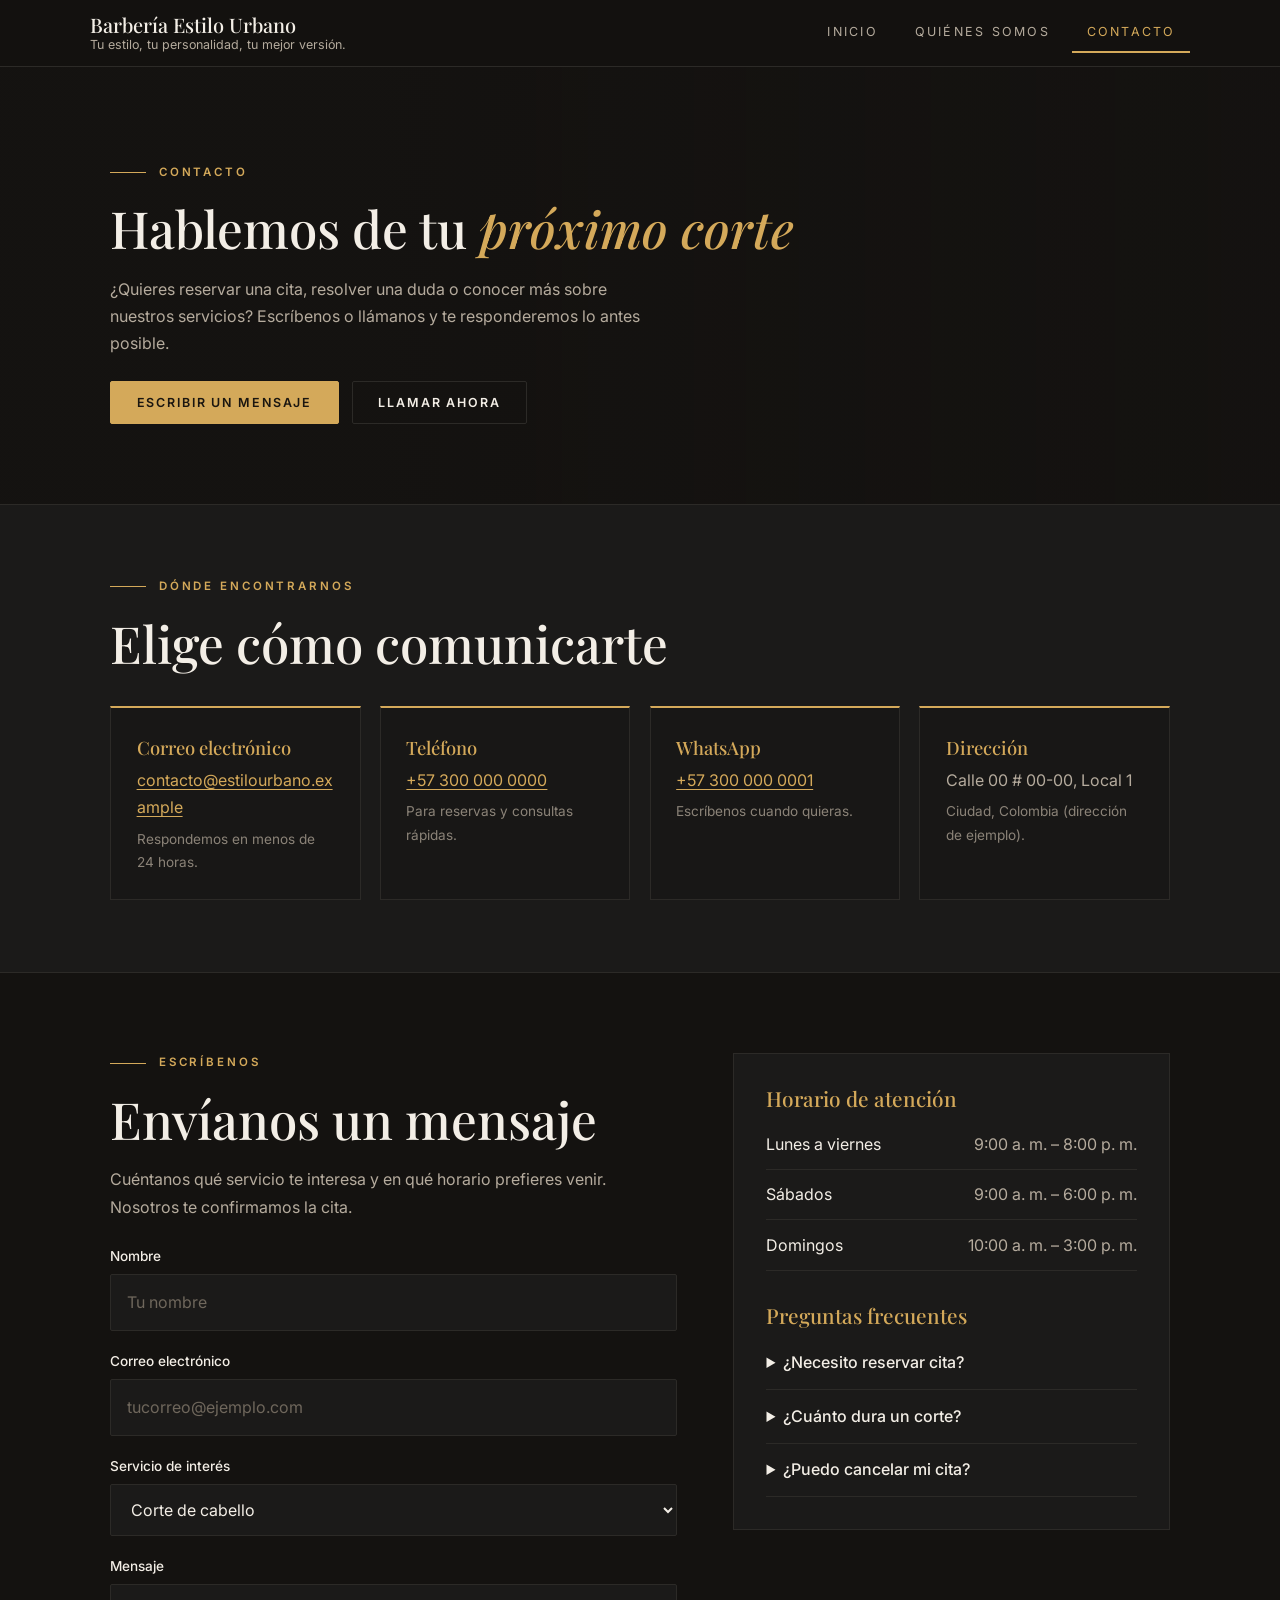
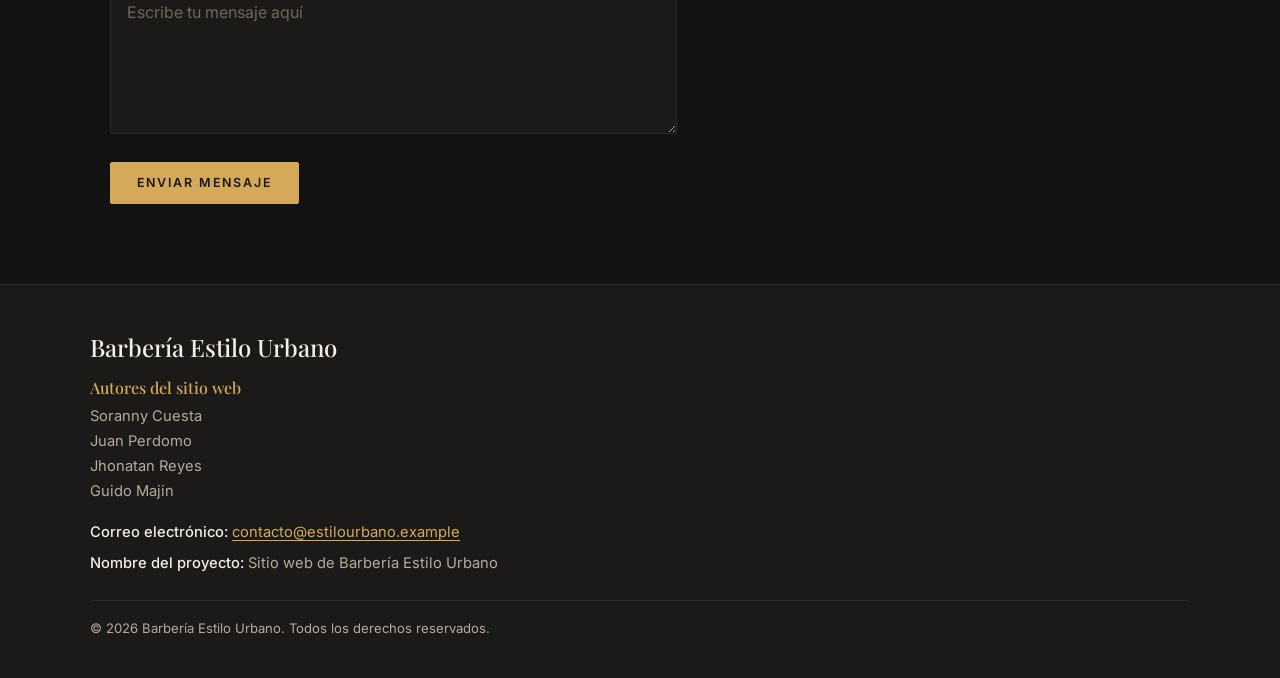
==== contacto.html @ d8c21b56 "mejora" ====
<!DOCTYPE html>
<html lang="es">

<head>
    <meta charset="UTF-8">
    <meta name="viewport" content="width=device-width, initial-scale=1.0">
    <title>Barbería Estilo Urbano | Contacto</title>
    <meta name="description" content="Escríbenos, llámanos o reserva tu cita en Barbería Estilo Urbano.">

    <link rel="preconnect" href="https://fonts.googleapis.com">
    <link rel="preconnect" href="https://fonts.gstatic.com" crossorigin>
    <link href="https://fonts.googleapis.com/css2?family=Inter:wght@400;500;600&family=Playfair+Display:ital,wght@0,500;0,600;1,500&display=swap" rel="stylesheet">
    <link rel="stylesheet" href="styles.css">
</head>

<body>

    <!-- ENCABEZADO (misma estructura que Inicio) -->
    <header>
        <div class="marca">
            <h1>Barbería Estilo Urbano</h1>
            <p>Tu estilo, tu personalidad, tu mejor versión.</p>
        </div>

        <!-- MENÚ DE NAVEGACIÓN -->
        <nav aria-label="Menú principal">
            <ul>
                <li><a href="index.html">Inicio</a></li>
                <li><a href="index-somos.html">Quiénes somos</a></li>
                <li><a href="contacto.html" aria-current="page">Contacto</a></li>
            </ul>
        </nav>
    </header>

    <!-- CONTENIDO PRINCIPAL -->
    <main>

        <!-- PRESENTACIÓN DE CONTACTO -->
        <section class="portada">
            <div class="contenedor">
                <p class="etiqueta">Contacto</p>
                <h2>Hablemos de tu <em>próximo corte</em></h2>
                <p class="intro">
                    ¿Quieres reservar una cita, resolver una duda o conocer más
                    sobre nuestros servicios? Escríbenos o llámanos y te
                    responderemos lo antes posible.
                </p>
                <div class="acciones">
                    <a class="boton boton-dorado" href="#formulario">Escribir un mensaje</a>
                    <a class="boton boton-borde" href="tel:+573000000000">Llamar ahora</a>
                </div>
            </div>
        </section>

        <!-- MEDIOS DE CONTACTO -->
        <section class="medios">
            <div class="contenedor">
                <p class="etiqueta">Dónde encontrarnos</p>
                <h2>Elige cómo comunicarte</h2>

                <div class="tarjetas">
                    <article class="tarjeta">
                        <h3>Correo electrónico</h3>
                        <p><a href="mailto:contacto@estilourbano.example">contacto@estilourbano.example</a></p>
                        <p class="nota">Respondemos en menos de 24 horas.</p>
                    </article>

                    <article class="tarjeta">
                        <h3>Teléfono</h3>
                        <p><a href="tel:+573000000000">+57 300 000 0000</a></p>
                        <p class="nota">Para reservas y consultas rápidas.</p>
                    </article>

                    <article class="tarjeta">
                        <h3>WhatsApp</h3>
                        <p><a href="https://wa.me/573000000001">+57 300 000 0001</a></p>
                        <p class="nota">Escríbenos cuando quieras.</p>
                    </article>

                    <article class="tarjeta">
                        <h3>Dirección</h3>
                        <p>Calle 00 # 00-00, Local 1</p>
                        <p class="nota">Ciudad, Colombia (dirección de ejemplo).</p>
                    </article>
                </div>
            </div>
        </section>

        <!-- FORMULARIO Y HORARIOS -->
        <section class="formulario-seccion" id="formulario">
            <div class="contenedor dos-columnas">

                <div>
                    <p class="etiqueta">Escríbenos</p>
                    <h2>Envíanos un mensaje</h2>
                    <p class="intro">
                        Cuéntanos qué servicio te interesa y en qué horario
                        prefieres venir. Nosotros te confirmamos la cita.
                    </p>

                    <form action="#" method="post">
                        <div class="campo">
                            <label for="nombre">Nombre</label>
                            <input type="text" id="nombre" name="nombre" placeholder="Tu nombre" required>
                        </div>

                        <div class="campo">
                            <label for="correo">Correo electrónico</label>
                            <input type="email" id="correo" name="correo" placeholder="tucorreo@ejemplo.com" required>
                        </div>

                        <div class="campo">
                            <label for="servicio">Servicio de interés</label>
                            <select id="servicio" name="servicio">
                                <option value="corte">Corte de cabello</option>
                                <option value="barba">Arreglo y diseño de barba</option>
                                <option value="afeitado">Afeitado clásico</option>
                                <option value="otro">Otro</option>
                            </select>
                        </div>

                        <div class="campo">
                            <label for="mensaje">Mensaje</label>
                            <textarea id="mensaje" name="mensaje" placeholder="Escribe tu mensaje aquí" required></textarea>
                        </div>

                        <button type="submit" class="boton boton-dorado">Enviar mensaje</button>
                    </form>
                </div>

                <aside class="horarios" aria-label="Horarios de atención">
                    <h3>Horario de atención</h3>
                    <dl>
                        <div><dt>Lunes a viernes</dt><dd>9:00 a. m. – 8:00 p. m.</dd></div>
                        <div><dt>Sábados</dt><dd>9:00 a. m. – 6:00 p. m.</dd></div>
                        <div><dt>Domingos</dt><dd>10:00 a. m. – 3:00 p. m.</dd></div>
                    </dl>

                    <h3>Preguntas frecuentes</h3>
                    <details>
                        <summary>¿Necesito reservar cita?</summary>
                        <p>Recomendamos reservar, pero también atendemos por orden de llegada.</p>
                    </details>
                    <details>
                        <summary>¿Cuánto dura un corte?</summary>
                        <p>Entre 30 y 45 minutos, según el estilo que elijas.</p>
                    </details>
                    <details>
                        <summary>¿Puedo cancelar mi cita?</summary>
                        <p>Sí, avísanos con un par de horas de anticipación.</p>
                    </details>
                </aside>

            </div>
        </section>

    </main>

    <!-- PIE DE PÁGINA (mismo contenido que Inicio) -->
    <footer>
        <h2>Barbería Estilo Urbano</h2>

        <h3>Autores del sitio web</h3>

        <ul>
            <li>Soranny Cuesta</li>
            <li>Juan Perdomo</li>
            <li>Jhonatan Reyes</li>
            <li>Guido Majin</li>
        </ul>

        <p>
            <strong>Correo electrónico:</strong>
            <a href="mailto:contacto@estilourbano.example">
                contacto@estilourbano.example
            </a>
        </p>

        <p>
            <strong>Nombre del proyecto:</strong>
            Sitio web de Barbería Estilo Urbano
        </p>

        <p>
            &copy; 2026 Barbería Estilo Urbano. Todos los derechos reservados.
        </p>
    </footer>

</body>

</html>
---- styles.css ----
/* =========================================================
   Barbería Estilo Urbano — estilos de la página CONTACTO
   Paleta y tipografías alineadas con el diseño de Inicio:
   fondo oscuro, acento dorado, títulos serif, texto sans.
   ========================================================= */

:root {
    --fondo: #141210;
    --fondo-seccion: #1b1a19;
    --fondo-tarjeta: #181716;
    --borde: #2c2a27;
    --dorado: #d4a95a;
    --dorado-oscuro: #b88d3f;
    --texto: #f3eee6;
    --texto-suave: #b5ab9d;
    --fuente-titulos: "Playfair Display", Georgia, "Times New Roman", serif;
    --fuente-texto: "Inter", "Segoe UI", Arial, sans-serif;
}

* { box-sizing: border-box; margin: 0; padding: 0; }

html { scroll-behavior: smooth; scroll-padding-top: 90px; }

body {
    font-family: var(--fuente-texto);
    font-size: 1rem;
    line-height: 1.7;
    color: var(--texto-suave);
    background: var(--fondo);
}

h1, h2, h3 { font-family: var(--fuente-titulos); color: var(--texto); font-weight: 500; line-height: 1.2; }
h2 { font-size: clamp(2rem, 4.5vw, 3.2rem); margin-bottom: 1rem; }
h2 em { color: var(--dorado); font-style: italic; }
h3 { font-size: 1.3rem; margin-bottom: 0.5rem; }

a { color: var(--dorado); text-underline-offset: 3px; }
a:hover { color: #ecc885; }

a:focus-visible, button:focus-visible, input:focus-visible,
select:focus-visible, textarea:focus-visible, summary:focus-visible {
    outline: 2px solid var(--dorado);
    outline-offset: 3px;
}

/* ---------- ENCABEZADO + MENÚ FIJO ---------- */
body > header {
    position: sticky;
    top: 0;
    z-index: 100;
    display: flex;
    flex-wrap: wrap;
    align-items: center;
    justify-content: space-between;
    gap: 0.5rem 2rem;
    padding: 0.8rem max(1.25rem, calc((100% - 1100px) / 2));
    background: rgba(20, 18, 16, 0.95);
    border-bottom: 1px solid var(--borde);
    backdrop-filter: blur(6px);
}
.marca h1 { font-size: 1.25rem; }
.marca p { font-size: 0.78rem; color: var(--texto-suave); line-height: 1.3; }

body > header nav ul { display: flex; gap: 0.5rem; list-style: none; }
body > header nav a {
    display: block;
    padding: 0.5rem 0.9rem;
    font-size: 0.78rem;
    letter-spacing: 0.18em;
    text-transform: uppercase;
    text-decoration: none;
    color: var(--texto-suave);
    border-bottom: 2px solid transparent;
}
body > header nav a:hover { color: var(--texto); }
body > header nav a[aria-current="page"] { color: var(--dorado); border-bottom-color: var(--dorado); }

/* ---------- ESTRUCTURA GENERAL ---------- */
.contenedor { max-width: 1100px; margin: 0 auto; padding: 0 1.25rem; }

.etiqueta {
    display: flex;
    align-items: center;
    gap: 0.8rem;
    margin-bottom: 1rem;
    font-size: 0.72rem;
    font-weight: 600;
    letter-spacing: 0.25em;
    text-transform: uppercase;
    color: var(--dorado);
}
.etiqueta::before { content: ""; width: 36px; height: 1px; background: var(--dorado); }

.intro { max-width: 55ch; margin-bottom: 1.5rem; }

/* ---------- BOTONES ---------- */
.boton {
    display: inline-block;
    padding: 0.8rem 1.6rem;
    font: 600 0.78rem var(--fuente-texto);
    letter-spacing: 0.15em;
    text-transform: uppercase;
    text-decoration: none;
    border: 1px solid var(--dorado);
    border-radius: 2px;
    cursor: pointer;
    transition: background 0.2s, color 0.2s;
}
.boton-dorado { background: var(--dorado); color: #1a1610; }
.boton-dorado:hover { background: #ecc885; color: #1a1610; }
.boton-borde { background: transparent; color: var(--texto); border-color: var(--borde); }
.boton-borde:hover { border-color: var(--dorado); color: var(--dorado); }
.acciones { display: flex; flex-wrap: wrap; gap: 0.8rem; }

/* ---------- PORTADA ---------- */
.portada {
    padding: 6rem 0 5rem;
    border-bottom: 1px solid var(--borde);
    background:
        linear-gradient(90deg, rgba(20,18,16,0.97) 30%, rgba(20,18,16,0.7) 100%),
        url("https://images.unsplash.com/photo-1503951914875-452162b0f3f1?auto=format&fit=crop&w=1600&q=80") center / cover no-repeat;
    background-color: var(--fondo);
}

/* ---------- MEDIOS DE CONTACTO ---------- */
.medios { padding: 4.5rem 0; background: var(--fondo-seccion); border-bottom: 1px solid var(--borde); }
.tarjetas { display: grid; grid-template-columns: repeat(auto-fit, minmax(230px, 1fr)); gap: 1.2rem; margin-top: 2rem; }
.tarjeta {
    padding: 1.6rem;
    background: var(--fondo-tarjeta);
    border: 1px solid var(--borde);
    border-top: 2px solid var(--dorado);
    transition: border-color 0.2s;
}
.tarjeta:hover { border-color: var(--dorado); }
.tarjeta h3 { font-size: 1.15rem; color: var(--dorado); }
.tarjeta a { word-break: break-word; }
.nota { margin-top: 0.4rem; font-size: 0.85rem; color: #8b8378; }

/* ---------- FORMULARIO Y HORARIOS ---------- */
.formulario-seccion { padding: 5rem 0; }
.dos-columnas { display: grid; grid-template-columns: 1.3fr 1fr; gap: 3.5rem; align-items: start; }

.campo { margin-bottom: 1.2rem; }
label { display: block; margin-bottom: 0.4rem; font-size: 0.85rem; font-weight: 500; color: var(--texto); }
input, select, textarea {
    width: 100%;
    padding: 0.85rem 1rem;
    font: inherit;
    color: var(--texto);
    background: var(--fondo-seccion);
    border: 1px solid var(--borde);
    border-radius: 2px;
}
input::placeholder, textarea::placeholder { color: #6f675c; }
input:hover, select:hover, textarea:hover { border-color: #4a443c; }
textarea { min-height: 150px; resize: vertical; }

.horarios {
    padding: 2rem;
    background: var(--fondo-seccion);
    border: 1px solid var(--borde);
}
.horarios h3 { color: var(--dorado); }
.horarios dl { margin-bottom: 2rem; }
.horarios dl div {
    display: flex;
    justify-content: space-between;
    gap: 1rem;
    padding: 0.7rem 0;
    border-bottom: 1px solid var(--borde);
}
.horarios dt { color: var(--texto); }
.horarios dd { text-align: right; }

details { border-bottom: 1px solid var(--borde); padding: 0.8rem 0; }
summary { cursor: pointer; color: var(--texto); font-weight: 500; }
details p { margin-top: 0.5rem; font-size: 0.92rem; }

/* ---------- PIE DE PÁGINA ---------- */
body > footer {
    padding: 3rem max(1.25rem, calc((100% - 1100px) / 2)) 2rem;
    background: var(--fondo-seccion);
    border-top: 1px solid var(--borde);
    font-size: 0.92rem;
}
body > footer h2 { font-size: 1.5rem; margin-bottom: 1rem; }
body > footer h3 { font-size: 1rem; color: var(--dorado); margin: 1rem 0 0.4rem; }
body > footer ul { list-style: none; margin-bottom: 1rem; }
body > footer p { margin-bottom: 0.4rem; }
body > footer strong { color: var(--texto); font-weight: 500; }
body > footer p:last-child { margin-top: 1.5rem; padding-top: 1rem; border-top: 1px solid var(--borde); font-size: 0.82rem; }

/* ---------- RESPONSIVE ---------- */
@media (max-width: 820px) {
    .dos-columnas { grid-template-columns: 1fr; gap: 2.5rem; }
    body > header { justify-content: center; text-align: center; }
    .portada { padding: 4rem 0 3.5rem; }
}

@media (prefers-reduced-motion: reduce) {
    html { scroll-behavior: auto; }
    * { transition: none !important; }
}

/* =========================================================
   INICIO
   ========================================================= */
.hero-grid { display: grid; grid-template-columns: 1.1fr 1fr; gap: 3rem; align-items: center; }
.hero-grid h2 { margin-bottom: 1.2rem; }
.hero-grid p { margin-bottom: 1rem; }
.hero-grid .intro { margin-bottom: 1.8rem; }
.hero-grid img, .imagen-lateral {
    width: 100%;
    aspect-ratio: 4 / 3;
    object-fit: cover;
    border: 1px solid var(--borde);
    border-top: 2px solid var(--dorado);
    background: var(--fondo-seccion);
}
.medios .intro { margin-bottom: 0; }
.tarjeta img {
    width: 100%;
    aspect-ratio: 4 / 3;
    object-fit: cover;
    margin-bottom: 1.2rem;
    background: var(--fondo-seccion);
}
.tarjeta h3 { margin-top: 0.2rem; }
.tendencias { padding: 5rem 0; }
.tendencias h3 { margin-top: 1.2rem; color: var(--dorado); }
.tendencias p { margin-bottom: 0.8rem; }

.elegirnos { padding: 4.5rem 0; background: var(--fondo-seccion); border-top: 1px solid var(--borde); border-bottom: 1px solid var(--borde); }
.elegirnos ul { list-style: none; max-width: 640px; margin: 1.5rem 0; }
.elegirnos li { padding: 0.7rem 0 0.7rem 2rem; border-bottom: 1px solid var(--borde); position: relative; color: var(--texto); }
.elegirnos li::before { content: "✓"; position: absolute; left: 0; color: var(--dorado); font-weight: 600; }

.invitacion { padding: 5rem 0; text-align: center; }
.invitacion .intro { margin-left: auto; margin-right: auto; }

/* =========================================================
   QUIÉNES SOMOS
   ========================================================= */
.somos p { max-width: 70ch; margin-bottom: 1rem; }
.somos-detalle { padding: 5rem 0; }
.foto3 {
    width: 100%;
    aspect-ratio: 4 / 5;
    object-fit: cover;
    border: 1px solid var(--borde);
    border-top: 2px solid var(--dorado);
    background: var(--fondo-seccion);
}
.bloques { display: grid; gap: 1.2rem; }
.bloques .tarjeta h2 { font-size: 1.7rem; margin-bottom: 0.6rem; color: var(--dorado); }

/* Responsive extra */
@media (max-width: 820px) {
    .hero-grid { grid-template-columns: 1fr; gap: 2rem; }
    .tendencias, .somos-detalle, .invitacion, .elegirnos { padding: 3.5rem 0; }
}
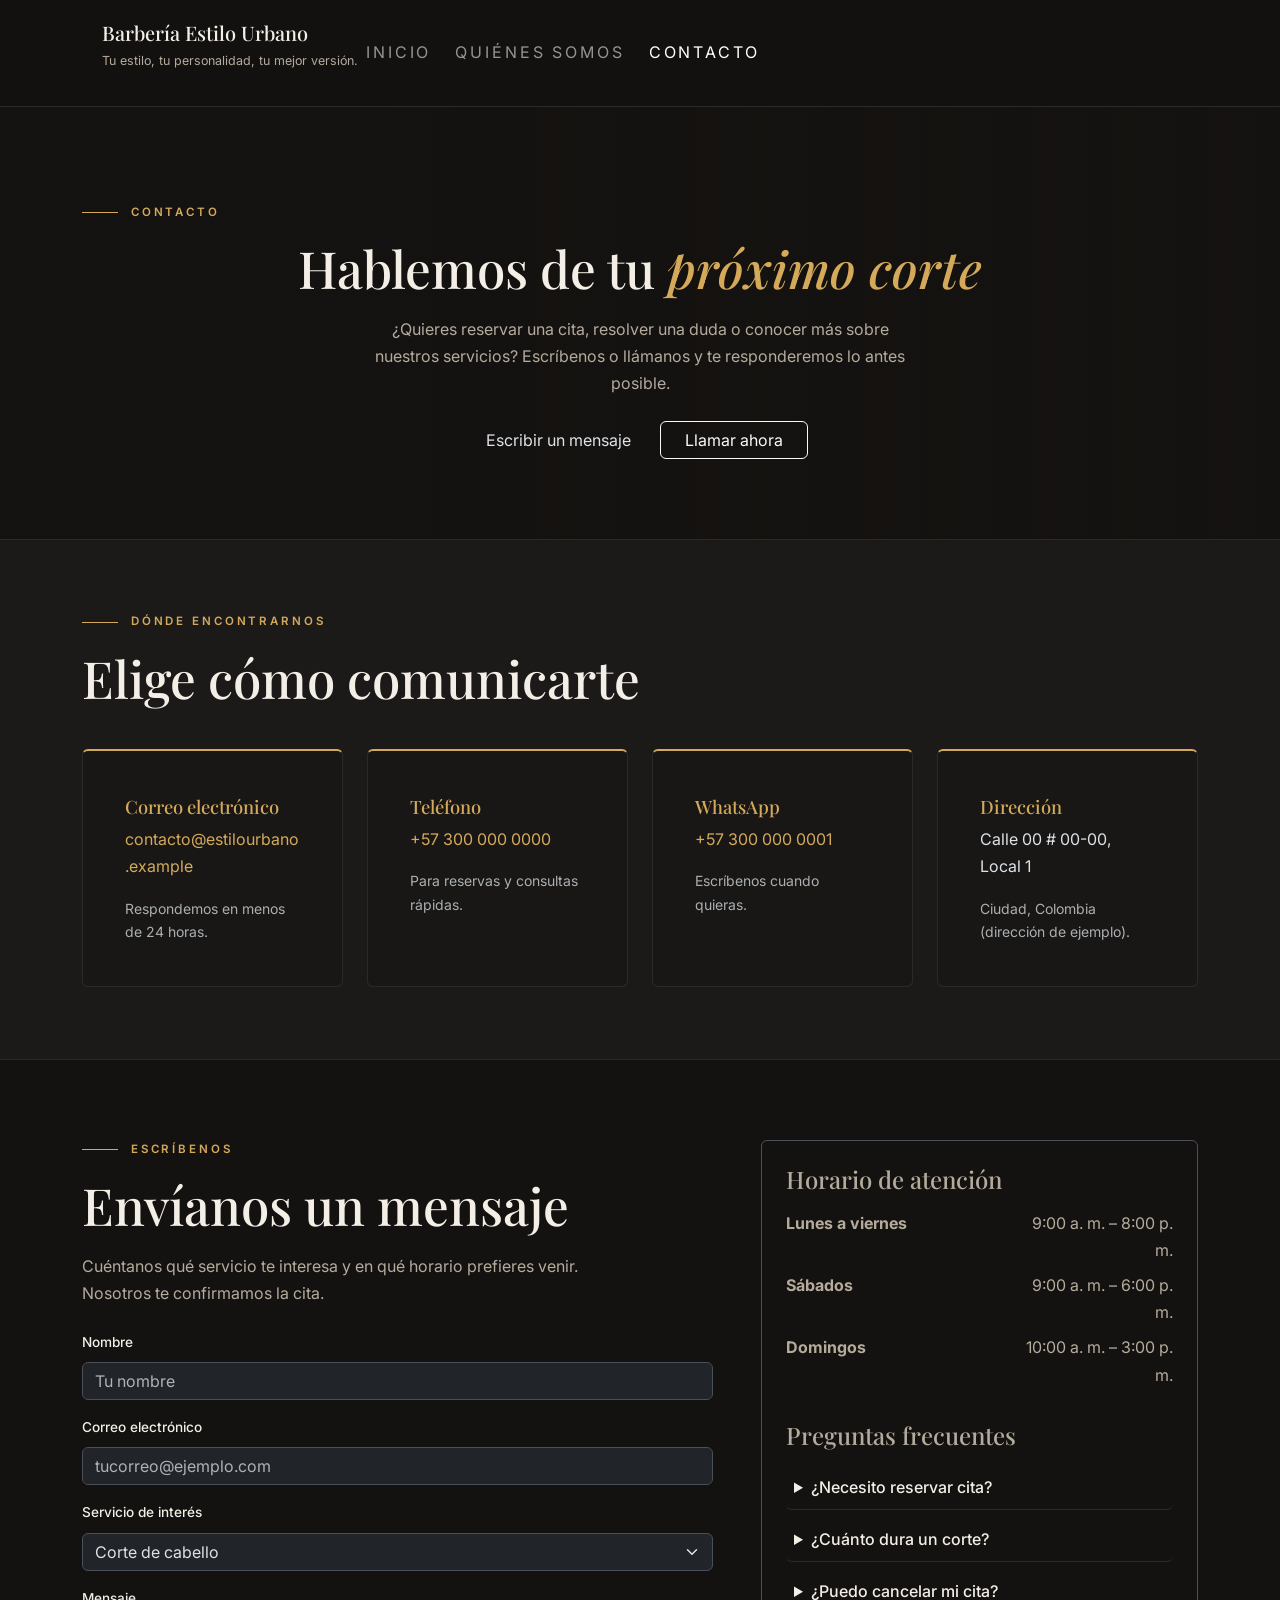
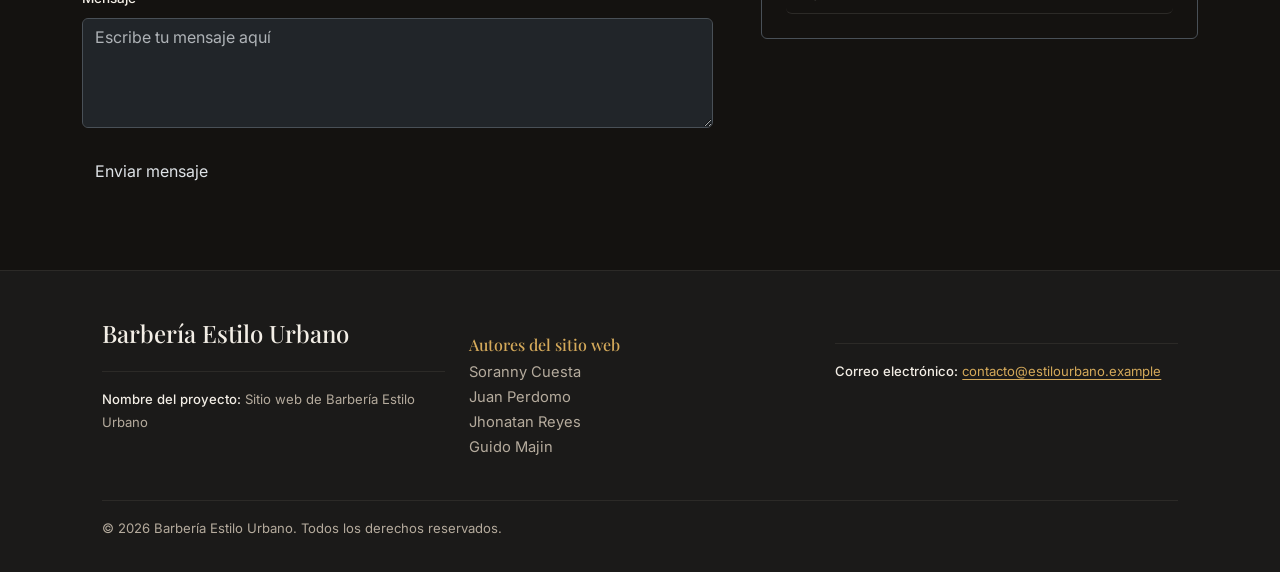
==== commit b22a2ad1: "Adapta contacto.html a Bootstrap y estructura base" ====
--- a/contacto.html
+++ b/contacto.html
@@ -1,191 +1,251 @@
 <!DOCTYPE html>
-<html lang="es">
+<html lang="es" data-bs-theme="dark">
 
 <head>
     <meta charset="UTF-8">
     <meta name="viewport" content="width=device-width, initial-scale=1.0">
     <title>Barbería Estilo Urbano | Contacto</title>
-    <meta name="description" content="Escríbenos, llámanos o reserva tu cita en Barbería Estilo Urbano.">
-
+
+    <!-- Fuentes -->
     <link rel="preconnect" href="https://fonts.googleapis.com">
     <link rel="preconnect" href="https://fonts.gstatic.com" crossorigin>
-    <link href="https://fonts.googleapis.com/css2?family=Inter:wght@400;500;600&family=Playfair+Display:ital,wght@0,500;0,600;1,500&display=swap" rel="stylesheet">
+    <link
+        href="https://fonts.googleapis.com/css2?family=Inter:wght@400;500;600&family=Playfair+Display:ital,wght@0,500;0,600;1,500&display=swap"
+        rel="stylesheet">
+
+    <link href="https://cdn.jsdelivr.net/npm/bootstrap@5.3.3/dist/css/bootstrap.min.css" rel="stylesheet">
     <link rel="stylesheet" href="styles.css">
 </head>
 
-<body>
-
-    <!-- ENCABEZADO (misma estructura que Inicio) -->
-    <header>
-        <div class="marca">
-            <h1>Barbería Estilo Urbano</h1>
-            <p>Tu estilo, tu personalidad, tu mejor versión.</p>
-        </div>
-
-        <!-- MENÚ DE NAVEGACIÓN -->
-        <nav aria-label="Menú principal">
-            <ul>
-                <li><a href="index.html">Inicio</a></li>
-                <li><a href="index-somos.html">Quiénes somos</a></li>
-                <li><a href="contacto.html" aria-current="page">Contacto</a></li>
-            </ul>
+<body class="pagina-contacto">
+    <!-- ENCABEZADO + NAVBAR DE BOOTSTRAP -->
+    <header class="sticky-top">
+        <nav class="navbar navbar-expand-md" data-bs-theme="dark" aria-label="Menú principal">
+            <div class="container">
+
+                <div class="marca">
+                    <h1>Barbería Estilo Urbano</h1>
+                    <p>Tu estilo, tu personalidad, tu mejor versión.</p>
+                </div>
+
+                <button class="navbar-toggler" type="button" data-bs-toggle="collapse" data-bs-target="#menuPrincipal"
+                    aria-controls="menuPrincipal" aria-expanded="false" aria-label="Abrir o cerrar el menú">
+                    <span class="navbar-toggler-icon"></span>
+                </button>
+
+                <div class="collapse navbar-collapse justify-content-md-end" id="menuPrincipal">
+                    <ul class="navbar-nav">
+                        <li class="nav-item">
+                            <a class="nav-link" href="index.html">Inicio</a>
+                        </li>
+                        <li class="nav-item">
+                            <a class="nav-link" href="index-somos.html">Quiénes somos</a>
+                        </li>
+                        <li class="nav-item">
+                            <a class="nav-link active" href="contacto.html" aria-current="page">Contacto</a>
+                        </li>
+                    </ul>
+                </div>
+
+            </div>
         </nav>
     </header>
 
-    <!-- CONTENIDO PRINCIPAL -->
     <main>
-
-        <!-- PRESENTACIÓN DE CONTACTO -->
         <section class="portada">
-            <div class="contenedor">
+            <div class="container text-center">
                 <p class="etiqueta">Contacto</p>
                 <h2>Hablemos de tu <em>próximo corte</em></h2>
-                <p class="intro">
+                <p class="intro mx-auto col-lg-8">
                     ¿Quieres reservar una cita, resolver una duda o conocer más
                     sobre nuestros servicios? Escríbenos o llámanos y te
                     responderemos lo antes posible.
                 </p>
-                <div class="acciones">
-                    <a class="boton boton-dorado" href="#formulario">Escribir un mensaje</a>
-                    <a class="boton boton-borde" href="tel:+573000000000">Llamar ahora</a>
+                <div class="d-flex justify-content-center gap-3 mt-4">
+                    <a class="btn btn-dorado" href="#formulario">Escribir un mensaje</a>
+                    <a class="btn btn-outline-light px-4" href="tel:+573000000000">Llamar ahora</a>
                 </div>
             </div>
         </section>
 
-        <!-- MEDIOS DE CONTACTO -->
         <section class="medios">
-            <div class="contenedor">
+            <div class="container">
                 <p class="etiqueta">Dónde encontrarnos</p>
                 <h2>Elige cómo comunicarte</h2>
 
-                <div class="tarjetas">
-                    <article class="tarjeta">
-                        <h3>Correo electrónico</h3>
-                        <p><a href="mailto:contacto@estilourbano.example">contacto@estilourbano.example</a></p>
-                        <p class="nota">Respondemos en menos de 24 horas.</p>
-                    </article>
-
-                    <article class="tarjeta">
-                        <h3>Teléfono</h3>
-                        <p><a href="tel:+573000000000">+57 300 000 0000</a></p>
-                        <p class="nota">Para reservas y consultas rápidas.</p>
-                    </article>
-
-                    <article class="tarjeta">
-                        <h3>WhatsApp</h3>
-                        <p><a href="https://wa.me/573000000001">+57 300 000 0001</a></p>
-                        <p class="nota">Escríbenos cuando quieras.</p>
-                    </article>
-
-                    <article class="tarjeta">
-                        <h3>Dirección</h3>
-                        <p>Calle 00 # 00-00, Local 1</p>
-                        <p class="nota">Ciudad, Colombia (dirección de ejemplo).</p>
-                    </article>
+                <div class="row row-cols-1 row-cols-md-2 row-cols-lg-4 g-4 mt-2">
+                    <div class="col">
+                        <article class="card tarjeta h-100">
+                            <div class="card-body">
+                                <h3 class="card-title h5">Correo electrónico</h3>
+                                <p class="card-text"><a href="mailto:contacto@estilourbano.example"
+                                        class="text-decoration-none">contacto@estilourbano.example</a></p>
+                                <p class="card-text text-muted small">Respondemos en menos de 24 horas.</p>
+                            </div>
+                        </article>
+                    </div>
+
+                    <div class="col">
+                        <article class="card tarjeta h-100">
+                            <div class="card-body">
+                                <h3 class="card-title h5">Teléfono</h3>
+                                <p class="card-text"><a href="tel:+573000000000" class="text-decoration-none">+57 300
+                                        000 0000</a></p>
+                                <p class="card-text text-muted small">Para reservas y consultas rápidas.</p>
+                            </div>
+                        </article>
+                    </div>
+
+                    <div class="col">
+                        <article class="card tarjeta h-100">
+                            <div class="card-body">
+                                <h3 class="card-title h5">WhatsApp</h3>
+                                <p class="card-text"><a href="https://wa.me/573000000001"
+                                        class="text-decoration-none">+57 300 000 0001</a></p>
+                                <p class="card-text text-muted small">Escríbenos cuando quieras.</p>
+                            </div>
+                        </article>
+                    </div>
+
+                    <div class="col">
+                        <article class="card tarjeta h-100">
+                            <div class="card-body">
+                                <h3 class="card-title h5">Dirección</h3>
+                                <p class="card-text">Calle 00 # 00-00, Local 1</p>
+                                <p class="card-text text-muted small">Ciudad, Colombia (dirección de ejemplo).</p>
+                            </div>
+                        </article>
+                    </div>
                 </div>
             </div>
         </section>
 
-        <!-- FORMULARIO Y HORARIOS -->
         <section class="formulario-seccion" id="formulario">
-            <div class="contenedor dos-columnas">
-
-                <div>
-                    <p class="etiqueta">Escríbenos</p>
-                    <h2>Envíanos un mensaje</h2>
-                    <p class="intro">
-                        Cuéntanos qué servicio te interesa y en qué horario
-                        prefieres venir. Nosotros te confirmamos la cita.
+            <div class="container">
+                <div class="row g-5">
+                    <!--Formulario-->
+                    <div class="col-lg-7">
+                        <p class="etiqueta">Escríbenos</p>
+                        <h2>Envíanos un mensaje</h2>
+                        <p class="intro">
+                            Cuéntanos qué servicio te interesa y en qué horario
+                            prefieres venir. Nosotros te confirmamos la cita.
+                        </p>
+
+                        <form action="#" method="post" class="mt-4">
+                            <div class="mb-3">
+                                <label for="nombre" class="form-label">Nombre</label>
+                                <input type="text" class="form-control" id="nombre" name="nombre"
+                                    placeholder="Tu nombre" required>
+                            </div>
+
+                            <div class="mb-3">
+                                <label for="correo" class="form-label">Correo electrónico</label>
+                                <input type="email" class="form-control" id="correo" name="correo"
+                                    placeholder="tucorreo@ejemplo.com" required>
+                            </div>
+
+                            <div class="mb-3">
+                                <label for="servicio" class="form-label">Servicio de interés</label>
+                                <select id="servicio" name="servicio" class="form-select">
+                                    <option value="corte">Corte de cabello</option>
+                                    <option value="barba">Arreglo y diseño de barba</option>
+                                    <option value="afeitado">Afeitado clásico</option>
+                                    <option value="otro">Otro</option>
+                                </select>
+                            </div>
+
+                            <div class="mb-4">
+                                <label for="mensaje" class="form-label">Mensaje</label>
+                                <textarea id="mensaje" name="mensaje" class="form-control" rows="4"
+                                    placeholder="Escribe tu mensaje aquí" required></textarea>
+                            </div>
+
+                            <button type="submit" class="btn btn-dorado">Enviar mensaje</button>
+                        </form>
+                    </div>
+
+                    <!-- Columna Horarios y Preguntas Frecuentes -->
+                    <div class="col-lg-5">
+                        <div class="p-4 rounded border bg-card-custom">
+                            <h3 class="h4 mb-3">Horario de atención</h3>
+                            <dl class="row mb-4">
+                                <dt class="col-7">Lunes a viernes</dt>
+                                <dd class="col-5 text-end">9:00 a. m. – 8:00 p. m.</dd>
+                                <dt class="col-7">Sábados</dt>
+                                <dd class="col-5 text-end">9:00 a. m. – 6:00 p. m.</dd>
+                                <dt class="col-7">Domingos</dt>
+                                <dd class="col-5 text-end">10:00 a. m. – 3:00 p. m.</dd>
+                            </dl>
+
+                            <h3 class="h4 mb-3">Preguntas frecuentes</h3>
+
+                            <details class="mb-2 p-2 rounded">
+                                <summary class="fw-medium">¿Necesito reservar cita?</summary>
+                                <p class="small mt-2 mb-0 text-muted">Recomendamos reservar, pero también atendemos por
+                                    orden de llegada.</p>
+                            </details>
+
+                            <details class="mb-2 p-2 rounded">
+                                <summary class="fw-medium">¿Cuánto dura un corte?</summary>
+                                <p class="small mt-2 mb-0 text-muted">Entre 30 y 45 minutos, según el estilo que elijas.
+                                </p>
+                            </details>
+
+                            <details class="p-2 rounded">
+                                <summary class="fw-medium">¿Puedo cancelar mi cita?</summary>
+                                <p class="small mt-2 mb-0 text-muted">Sí, avísanos con un par de horas de anticipación.
+                                </p>
+                            </details>
+                        </div>
+                    </div>
+
+                </div>
+            </div>
+        </section>
+
+    </main>
+
+    <!-- PIE DE PÁGINA -->
+    <footer>
+        <div class="container">
+            <div class="row g-4">
+
+                <div class="col-lg-4">
+                    <h2>Barbería Estilo Urbano</h2>
+                    <p>
+                        <strong>Nombre del proyecto:</strong>
+                        Sitio web de Barbería Estilo Urbano
                     </p>
-
-                    <form action="#" method="post">
-                        <div class="campo">
-                            <label for="nombre">Nombre</label>
-                            <input type="text" id="nombre" name="nombre" placeholder="Tu nombre" required>
-                        </div>
-
-                        <div class="campo">
-                            <label for="correo">Correo electrónico</label>
-                            <input type="email" id="correo" name="correo" placeholder="tucorreo@ejemplo.com" required>
-                        </div>
-
-                        <div class="campo">
-                            <label for="servicio">Servicio de interés</label>
-                            <select id="servicio" name="servicio">
-                                <option value="corte">Corte de cabello</option>
-                                <option value="barba">Arreglo y diseño de barba</option>
-                                <option value="afeitado">Afeitado clásico</option>
-                                <option value="otro">Otro</option>
-                            </select>
-                        </div>
-
-                        <div class="campo">
-                            <label for="mensaje">Mensaje</label>
-                            <textarea id="mensaje" name="mensaje" placeholder="Escribe tu mensaje aquí" required></textarea>
-                        </div>
-
-                        <button type="submit" class="boton boton-dorado">Enviar mensaje</button>
-                    </form>
-                </div>
-
-                <aside class="horarios" aria-label="Horarios de atención">
-                    <h3>Horario de atención</h3>
-                    <dl>
-                        <div><dt>Lunes a viernes</dt><dd>9:00 a. m. – 8:00 p. m.</dd></div>
-                        <div><dt>Sábados</dt><dd>9:00 a. m. – 6:00 p. m.</dd></div>
-                        <div><dt>Domingos</dt><dd>10:00 a. m. – 3:00 p. m.</dd></div>
-                    </dl>
-
-                    <h3>Preguntas frecuentes</h3>
-                    <details>
-                        <summary>¿Necesito reservar cita?</summary>
-                        <p>Recomendamos reservar, pero también atendemos por orden de llegada.</p>
-                    </details>
-                    <details>
-                        <summary>¿Cuánto dura un corte?</summary>
-                        <p>Entre 30 y 45 minutos, según el estilo que elijas.</p>
-                    </details>
-                    <details>
-                        <summary>¿Puedo cancelar mi cita?</summary>
-                        <p>Sí, avísanos con un par de horas de anticipación.</p>
-                    </details>
-                </aside>
-
-            </div>
-        </section>
-
-    </main>
-
-    <!-- PIE DE PÁGINA (mismo contenido que Inicio) -->
-    <footer>
-        <h2>Barbería Estilo Urbano</h2>
-
-        <h3>Autores del sitio web</h3>
-
-        <ul>
-            <li>Soranny Cuesta</li>
-            <li>Juan Perdomo</li>
-            <li>Jhonatan Reyes</li>
-            <li>Guido Majin</li>
-        </ul>
-
-        <p>
-            <strong>Correo electrónico:</strong>
-            <a href="mailto:contacto@estilourbano.example">
-                contacto@estilourbano.example
-            </a>
-        </p>
-
-        <p>
-            <strong>Nombre del proyecto:</strong>
-            Sitio web de Barbería Estilo Urbano
-        </p>
-
-        <p>
-            &copy; 2026 Barbería Estilo Urbano. Todos los derechos reservados.
-        </p>
+                </div>
+
+                <div class="col-sm-6 col-lg-4">
+                    <h3>Autores del sitio web</h3>
+                    <ul class="list-unstyled">
+                        <li>Soranny Cuesta</li>
+                        <li>Juan Perdomo</li>
+                        <li>Jhonatan Reyes</li>
+                        <li>Guido Majin</li>
+                    </ul>
+                </div>
+
+                <div class="col-sm-6 col-lg-4">
+                    <p>
+                        <strong>Correo electrónico:</strong>
+                        <a href="mailto:contacto@estilourbano.example">contacto@estilourbano.example</a>
+                    </p>
+                </div>
+
+            </div>
+
+            <p class="copyright mt-4 pt-3 mb-0">
+                &copy; 2026 Barbería Estilo Urbano. Todos los derechos reservados.
+            </p>
+        </div>
     </footer>
 
+    <!-- Bootstrap JS (necesario para el menú hamburguesa) -->
+    <script src="https://cdn.jsdelivr.net/npm/bootstrap@5.3.3/dist/js/bootstrap.bundle.min.js"></script>
 </body>
 
 </html>
--- a/styles.css
+++ b/styles.css
@@ -1,9 +1,3 @@
-/* =========================================================
-   Barbería Estilo Urbano — estilos de la página CONTACTO
-   Paleta y tipografías alineadas con el diseño de Inicio:
-   fondo oscuro, acento dorado, títulos serif, texto sans.
-   ========================================================= */
-
 :root {
     --fondo: #141210;
     --fondo-seccion: #1b1a19;
@@ -259,4 +253,120 @@
 @media (max-width: 820px) {
     .hero-grid { grid-template-columns: 1fr; gap: 2rem; }
     .tendencias, .somos-detalle, .invitacion, .elegirnos { padding: 3.5rem 0; }
-}+}
+
+/* =========================================================
+   INICIO — AJUSTES PARA BOOTSTRAP
+   Todo va dentro de body.pagina-inicio para que NO afecte
+   a index-somos.html ni a contacto.html.
+   ========================================================= */
+
+/* ---------- Contenedor ---------- */
+body.pagina-inicio .container {
+    max-width: 1100px;
+    --bs-gutter-x: 2.5rem; /* mismo padding lateral de 1.25rem que antes */
+}
+
+/* ---------- Header + Navbar ---------- */
+body.pagina-inicio > header {
+    display: block;
+    padding: 0;
+    text-align: left;
+}
+body.pagina-inicio .navbar {
+    --bs-navbar-padding-y: 0.8rem;
+    --bs-navbar-padding-x: 0;
+}
+body.pagina-inicio .navbar-nav { gap: 0.5rem; }
+body.pagina-inicio .navbar .nav-link {
+    padding: 0.5rem 0.9rem;
+    font-size: 0.78rem;
+    letter-spacing: 0.18em;
+    text-transform: uppercase;
+    color: var(--texto-suave);
+    border-bottom: 2px solid transparent;
+}
+body.pagina-inicio .navbar .nav-link:hover,
+body.pagina-inicio .navbar .nav-link:focus { color: var(--texto); }
+body.pagina-inicio .navbar .nav-link.active,
+body.pagina-inicio .navbar .nav-link[aria-current="page"] {
+    color: var(--dorado);
+    border-bottom-color: var(--dorado);
+}
+
+/* Botón hamburguesa (móvil) */
+body.pagina-inicio .navbar-toggler {
+    --bs-navbar-toggler-border-color: var(--borde);
+    border-radius: 2px;
+}
+body.pagina-inicio .navbar-toggler:focus {
+    box-shadow: 0 0 0 0.15rem rgba(212, 169, 90, 0.45);
+}
+body.pagina-inicio .navbar-toggler:focus-visible {
+    outline: 2px solid var(--dorado);
+    outline-offset: 3px;
+}
+
+@media (max-width: 767.98px) {
+    body.pagina-inicio .navbar-collapse { padding-top: 0.8rem; }
+    body.pagina-inicio .navbar-nav { gap: 0; }
+}
+
+/* ---------- Portada ---------- */
+body.pagina-inicio .portada h2 { margin-bottom: 1.2rem; }
+body.pagina-inicio .portada .intro { margin-bottom: 1.8rem; }
+
+/* ---------- Botón dorado (btn de Bootstrap personalizado) ---------- */
+body.pagina-inicio .btn-dorado {
+    --bs-btn-color: #1a1610;
+    --bs-btn-bg: var(--dorado);
+    --bs-btn-border-color: var(--dorado);
+    --bs-btn-hover-color: #1a1610;
+    --bs-btn-hover-bg: #ecc885;
+    --bs-btn-hover-border-color: #ecc885;
+    --bs-btn-active-color: #1a1610;
+    --bs-btn-active-bg: #ecc885;
+    --bs-btn-active-border-color: #ecc885;
+    --bs-btn-focus-shadow-rgb: 212, 169, 90;
+    --bs-btn-border-radius: 2px;
+    padding: 0.8rem 1.6rem;
+    font-size: 0.78rem;
+    font-weight: 600;
+    letter-spacing: 0.15em;
+    text-transform: uppercase;
+}
+
+/* ---------- Tarjetas de servicios (card de Bootstrap) ---------- */
+body.pagina-inicio .card {
+    --bs-card-bg: var(--fondo-tarjeta);
+    --bs-card-color: var(--texto-suave);
+    --bs-card-border-color: var(--borde);
+    --bs-card-title-color: var(--dorado);
+    --bs-card-border-radius: 0;
+    --bs-card-inner-border-radius: 0;
+}
+body.pagina-inicio .tarjeta { padding: 0; }
+body.pagina-inicio .tarjeta .card-img-top { margin-bottom: 0; }
+body.pagina-inicio .tarjeta .card-body { padding: 1.6rem; }
+body.pagina-inicio .tarjeta .card-title { margin-top: 0; margin-bottom: 0.6rem; }
+body.pagina-inicio .tarjeta .card-text { margin-bottom: 0; }
+
+/* ---------- ¿Por qué elegirnos? (list-group de Bootstrap) ---------- */
+body.pagina-inicio .elegirnos .list-group {
+    --bs-list-group-bg: transparent;
+    --bs-list-group-color: var(--texto);
+    --bs-list-group-border-color: var(--borde);
+    max-width: none;
+    margin: 0;
+}
+
+/* ---------- Footer (grid de Bootstrap) ---------- */
+body.pagina-inicio > footer { padding: 3rem 0 2rem; }
+body.pagina-inicio > footer .row p:last-child {
+    margin-top: 0;
+    padding-top: 0;
+    border-top: 0;
+    font-size: inherit;
+}
+body.pagina-inicio > footer .list-unstyled { margin-bottom: 0; }
+body.pagina-inicio > footer h3:first-child { margin-top: 0; }
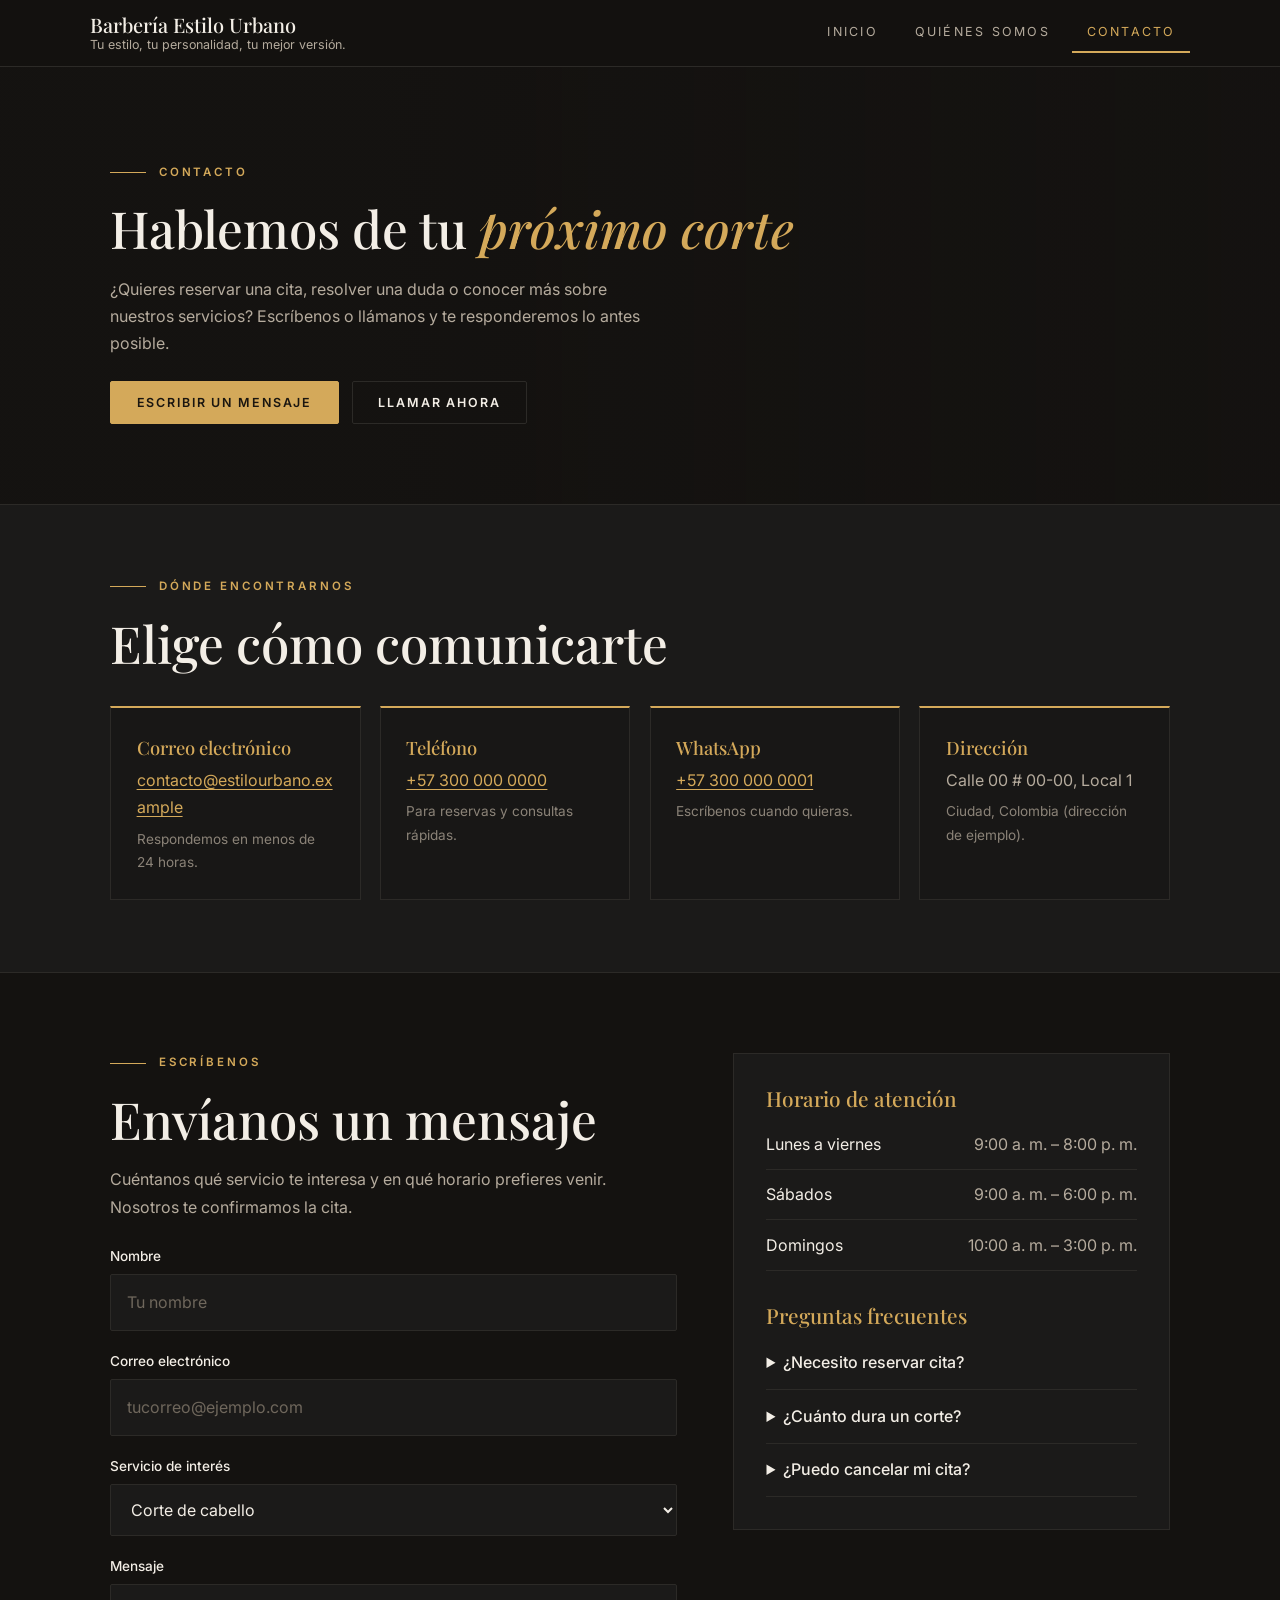
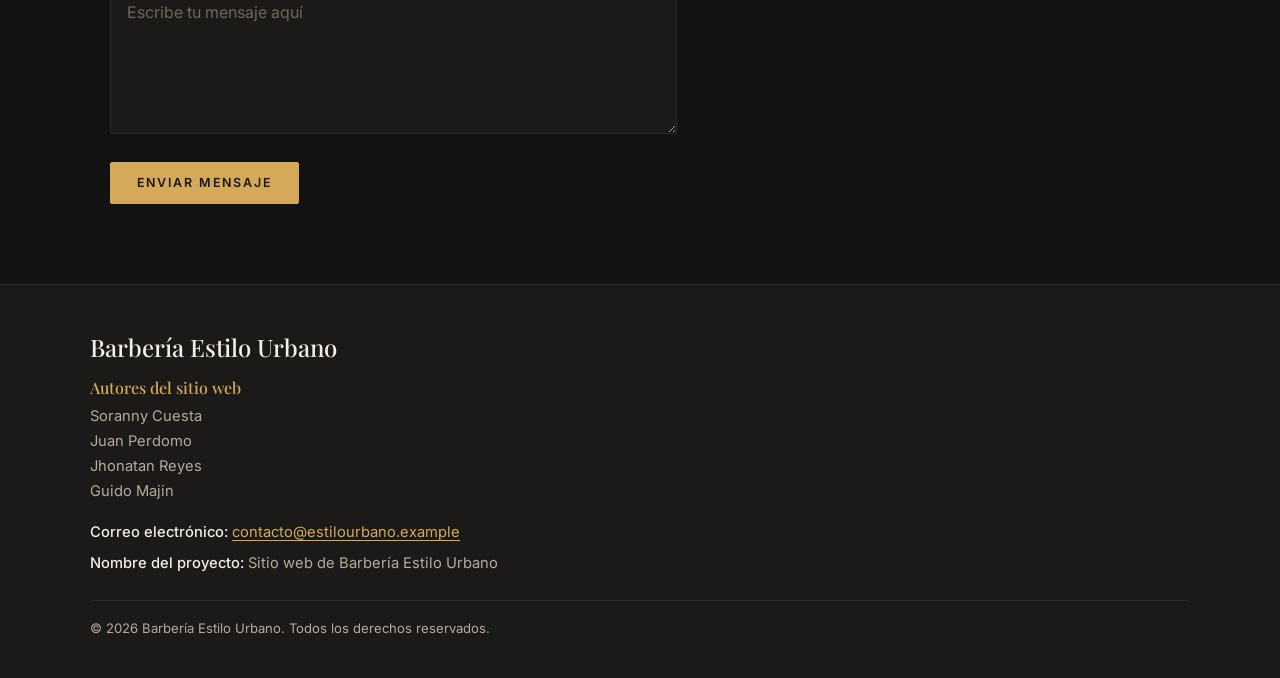
==== commit ee0aa249: "Agrega estilos de Quiénes somos y ajustes generales al CSS" ====
--- a/contacto.html
+++ b/contacto.html
@@ -1,251 +1,191 @@
 <!DOCTYPE html>
-<html lang="es" data-bs-theme="dark">
+<html lang="es">
 
 <head>
     <meta charset="UTF-8">
     <meta name="viewport" content="width=device-width, initial-scale=1.0">
     <title>Barbería Estilo Urbano | Contacto</title>
+    <meta name="description" content="Escríbenos, llámanos o reserva tu cita en Barbería Estilo Urbano.">
 
-    <!-- Fuentes -->
     <link rel="preconnect" href="https://fonts.googleapis.com">
     <link rel="preconnect" href="https://fonts.gstatic.com" crossorigin>
-    <link
-        href="https://fonts.googleapis.com/css2?family=Inter:wght@400;500;600&family=Playfair+Display:ital,wght@0,500;0,600;1,500&display=swap"
-        rel="stylesheet">
-
-    <link href="https://cdn.jsdelivr.net/npm/bootstrap@5.3.3/dist/css/bootstrap.min.css" rel="stylesheet">
+    <link href="https://fonts.googleapis.com/css2?family=Inter:wght@400;500;600&family=Playfair+Display:ital,wght@0,500;0,600;1,500&display=swap" rel="stylesheet">
     <link rel="stylesheet" href="styles.css">
 </head>
 
 <body class="pagina-contacto">
-    <!-- ENCABEZADO + NAVBAR DE BOOTSTRAP -->
-    <header class="sticky-top">
-        <nav class="navbar navbar-expand-md" data-bs-theme="dark" aria-label="Menú principal">
-            <div class="container">
 
-                <div class="marca">
-                    <h1>Barbería Estilo Urbano</h1>
-                    <p>Tu estilo, tu personalidad, tu mejor versión.</p>
-                </div>
+    <!-- ENCABEZADO (misma estructura que Inicio) -->
+    <header>
+        <div class="marca">
+            <h1>Barbería Estilo Urbano</h1>
+            <p>Tu estilo, tu personalidad, tu mejor versión.</p>
+        </div>
 
-                <button class="navbar-toggler" type="button" data-bs-toggle="collapse" data-bs-target="#menuPrincipal"
-                    aria-controls="menuPrincipal" aria-expanded="false" aria-label="Abrir o cerrar el menú">
-                    <span class="navbar-toggler-icon"></span>
-                </button>
-
-                <div class="collapse navbar-collapse justify-content-md-end" id="menuPrincipal">
-                    <ul class="navbar-nav">
-                        <li class="nav-item">
-                            <a class="nav-link" href="index.html">Inicio</a>
-                        </li>
-                        <li class="nav-item">
-                            <a class="nav-link" href="index-somos.html">Quiénes somos</a>
-                        </li>
-                        <li class="nav-item">
-                            <a class="nav-link active" href="contacto.html" aria-current="page">Contacto</a>
-                        </li>
-                    </ul>
-                </div>
-
-            </div>
+        <!-- MENÚ DE NAVEGACIÓN -->
+        <nav aria-label="Menú principal">
+            <ul>
+                <li><a href="index.html">Inicio</a></li>
+                <li><a href="index-somos.html">Quiénes somos</a></li>
+                <li><a href="contacto.html" aria-current="page">Contacto</a></li>
+            </ul>
         </nav>
     </header>
 
+    <!-- CONTENIDO PRINCIPAL -->
     <main>
+
+        <!-- PRESENTACIÓN DE CONTACTO -->
         <section class="portada">
-            <div class="container text-center">
+            <div class="contenedor">
                 <p class="etiqueta">Contacto</p>
                 <h2>Hablemos de tu <em>próximo corte</em></h2>
-                <p class="intro mx-auto col-lg-8">
+                <p class="intro">
                     ¿Quieres reservar una cita, resolver una duda o conocer más
                     sobre nuestros servicios? Escríbenos o llámanos y te
                     responderemos lo antes posible.
                 </p>
-                <div class="d-flex justify-content-center gap-3 mt-4">
-                    <a class="btn btn-dorado" href="#formulario">Escribir un mensaje</a>
-                    <a class="btn btn-outline-light px-4" href="tel:+573000000000">Llamar ahora</a>
+                <div class="acciones">
+                    <a class="boton boton-dorado" href="#formulario">Escribir un mensaje</a>
+                    <a class="boton boton-borde" href="tel:+573000000000">Llamar ahora</a>
                 </div>
             </div>
         </section>
 
+        <!-- MEDIOS DE CONTACTO -->
         <section class="medios">
-            <div class="container">
+            <div class="contenedor">
                 <p class="etiqueta">Dónde encontrarnos</p>
                 <h2>Elige cómo comunicarte</h2>
 
-                <div class="row row-cols-1 row-cols-md-2 row-cols-lg-4 g-4 mt-2">
-                    <div class="col">
-                        <article class="card tarjeta h-100">
-                            <div class="card-body">
-                                <h3 class="card-title h5">Correo electrónico</h3>
-                                <p class="card-text"><a href="mailto:contacto@estilourbano.example"
-                                        class="text-decoration-none">contacto@estilourbano.example</a></p>
-                                <p class="card-text text-muted small">Respondemos en menos de 24 horas.</p>
-                            </div>
-                        </article>
-                    </div>
+                <div class="tarjetas">
+                    <article class="tarjeta">
+                        <h3>Correo electrónico</h3>
+                        <p><a href="mailto:contacto@estilourbano.example">contacto@estilourbano.example</a></p>
+                        <p class="nota">Respondemos en menos de 24 horas.</p>
+                    </article>
 
-                    <div class="col">
-                        <article class="card tarjeta h-100">
-                            <div class="card-body">
-                                <h3 class="card-title h5">Teléfono</h3>
-                                <p class="card-text"><a href="tel:+573000000000" class="text-decoration-none">+57 300
-                                        000 0000</a></p>
-                                <p class="card-text text-muted small">Para reservas y consultas rápidas.</p>
-                            </div>
-                        </article>
-                    </div>
+                    <article class="tarjeta">
+                        <h3>Teléfono</h3>
+                        <p><a href="tel:+573000000000">+57 300 000 0000</a></p>
+                        <p class="nota">Para reservas y consultas rápidas.</p>
+                    </article>
 
-                    <div class="col">
-                        <article class="card tarjeta h-100">
-                            <div class="card-body">
-                                <h3 class="card-title h5">WhatsApp</h3>
-                                <p class="card-text"><a href="https://wa.me/573000000001"
-                                        class="text-decoration-none">+57 300 000 0001</a></p>
-                                <p class="card-text text-muted small">Escríbenos cuando quieras.</p>
-                            </div>
-                        </article>
-                    </div>
+                    <article class="tarjeta">
+                        <h3>WhatsApp</h3>
+                        <p><a href="https://wa.me/573000000001">+57 300 000 0001</a></p>
+                        <p class="nota">Escríbenos cuando quieras.</p>
+                    </article>
 
-                    <div class="col">
-                        <article class="card tarjeta h-100">
-                            <div class="card-body">
-                                <h3 class="card-title h5">Dirección</h3>
-                                <p class="card-text">Calle 00 # 00-00, Local 1</p>
-                                <p class="card-text text-muted small">Ciudad, Colombia (dirección de ejemplo).</p>
-                            </div>
-                        </article>
-                    </div>
+                    <article class="tarjeta">
+                        <h3>Dirección</h3>
+                        <p>Calle 00 # 00-00, Local 1</p>
+                        <p class="nota">Ciudad, Colombia (dirección de ejemplo).</p>
+                    </article>
                 </div>
             </div>
         </section>
 
+        <!-- FORMULARIO Y HORARIOS -->
         <section class="formulario-seccion" id="formulario">
-            <div class="container">
-                <div class="row g-5">
-                    <!--Formulario-->
-                    <div class="col-lg-7">
-                        <p class="etiqueta">Escríbenos</p>
-                        <h2>Envíanos un mensaje</h2>
-                        <p class="intro">
-                            Cuéntanos qué servicio te interesa y en qué horario
-                            prefieres venir. Nosotros te confirmamos la cita.
-                        </p>
+            <div class="contenedor dos-columnas">
 
-                        <form action="#" method="post" class="mt-4">
-                            <div class="mb-3">
-                                <label for="nombre" class="form-label">Nombre</label>
-                                <input type="text" class="form-control" id="nombre" name="nombre"
-                                    placeholder="Tu nombre" required>
-                            </div>
+                <div>
+                    <p class="etiqueta">Escríbenos</p>
+                    <h2>Envíanos un mensaje</h2>
+                    <p class="intro">
+                        Cuéntanos qué servicio te interesa y en qué horario
+                        prefieres venir. Nosotros te confirmamos la cita.
+                    </p>
 
-                            <div class="mb-3">
-                                <label for="correo" class="form-label">Correo electrónico</label>
-                                <input type="email" class="form-control" id="correo" name="correo"
-                                    placeholder="tucorreo@ejemplo.com" required>
-                            </div>
+                    <form action="#" method="post">
+                        <div class="campo">
+                            <label for="nombre">Nombre</label>
+                            <input type="text" id="nombre" name="nombre" placeholder="Tu nombre" required>
+                        </div>
 
-                            <div class="mb-3">
-                                <label for="servicio" class="form-label">Servicio de interés</label>
-                                <select id="servicio" name="servicio" class="form-select">
-                                    <option value="corte">Corte de cabello</option>
-                                    <option value="barba">Arreglo y diseño de barba</option>
-                                    <option value="afeitado">Afeitado clásico</option>
-                                    <option value="otro">Otro</option>
-                                </select>
-                            </div>
+                        <div class="campo">
+                            <label for="correo">Correo electrónico</label>
+                            <input type="email" id="correo" name="correo" placeholder="tucorreo@ejemplo.com" required>
+                        </div>
 
-                            <div class="mb-4">
-                                <label for="mensaje" class="form-label">Mensaje</label>
-                                <textarea id="mensaje" name="mensaje" class="form-control" rows="4"
-                                    placeholder="Escribe tu mensaje aquí" required></textarea>
-                            </div>
+                        <div class="campo">
+                            <label for="servicio">Servicio de interés</label>
+                            <select id="servicio" name="servicio">
+                                <option value="corte">Corte de cabello</option>
+                                <option value="barba">Arreglo y diseño de barba</option>
+                                <option value="afeitado">Afeitado clásico</option>
+                                <option value="otro">Otro</option>
+                            </select>
+                        </div>
 
-                            <button type="submit" class="btn btn-dorado">Enviar mensaje</button>
-                        </form>
-                    </div>
+                        <div class="campo">
+                            <label for="mensaje">Mensaje</label>
+                            <textarea id="mensaje" name="mensaje" placeholder="Escribe tu mensaje aquí" required></textarea>
+                        </div>
 
-                    <!-- Columna Horarios y Preguntas Frecuentes -->
-                    <div class="col-lg-5">
-                        <div class="p-4 rounded border bg-card-custom">
-                            <h3 class="h4 mb-3">Horario de atención</h3>
-                            <dl class="row mb-4">
-                                <dt class="col-7">Lunes a viernes</dt>
-                                <dd class="col-5 text-end">9:00 a. m. – 8:00 p. m.</dd>
-                                <dt class="col-7">Sábados</dt>
-                                <dd class="col-5 text-end">9:00 a. m. – 6:00 p. m.</dd>
-                                <dt class="col-7">Domingos</dt>
-                                <dd class="col-5 text-end">10:00 a. m. – 3:00 p. m.</dd>
-                            </dl>
+                        <button type="submit" class="boton boton-dorado">Enviar mensaje</button>
+                    </form>
+                </div>
 
-                            <h3 class="h4 mb-3">Preguntas frecuentes</h3>
+                <aside class="horarios" aria-label="Horarios de atención">
+                    <h3>Horario de atención</h3>
+                    <dl>
+                        <div><dt>Lunes a viernes</dt><dd>9:00 a. m. – 8:00 p. m.</dd></div>
+                        <div><dt>Sábados</dt><dd>9:00 a. m. – 6:00 p. m.</dd></div>
+                        <div><dt>Domingos</dt><dd>10:00 a. m. – 3:00 p. m.</dd></div>
+                    </dl>
 
-                            <details class="mb-2 p-2 rounded">
-                                <summary class="fw-medium">¿Necesito reservar cita?</summary>
-                                <p class="small mt-2 mb-0 text-muted">Recomendamos reservar, pero también atendemos por
-                                    orden de llegada.</p>
-                            </details>
+                    <h3>Preguntas frecuentes</h3>
+                    <details>
+                        <summary>¿Necesito reservar cita?</summary>
+                        <p>Recomendamos reservar, pero también atendemos por orden de llegada.</p>
+                    </details>
+                    <details>
+                        <summary>¿Cuánto dura un corte?</summary>
+                        <p>Entre 30 y 45 minutos, según el estilo que elijas.</p>
+                    </details>
+                    <details>
+                        <summary>¿Puedo cancelar mi cita?</summary>
+                        <p>Sí, avísanos con un par de horas de anticipación.</p>
+                    </details>
+                </aside>
 
-                            <details class="mb-2 p-2 rounded">
-                                <summary class="fw-medium">¿Cuánto dura un corte?</summary>
-                                <p class="small mt-2 mb-0 text-muted">Entre 30 y 45 minutos, según el estilo que elijas.
-                                </p>
-                            </details>
-
-                            <details class="p-2 rounded">
-                                <summary class="fw-medium">¿Puedo cancelar mi cita?</summary>
-                                <p class="small mt-2 mb-0 text-muted">Sí, avísanos con un par de horas de anticipación.
-                                </p>
-                            </details>
-                        </div>
-                    </div>
-
-                </div>
             </div>
         </section>
 
     </main>
 
-    <!-- PIE DE PÁGINA -->
+    <!-- PIE DE PÁGINA (mismo contenido que Inicio) -->
     <footer>
-        <div class="container">
-            <div class="row g-4">
+        <h2>Barbería Estilo Urbano</h2>
 
-                <div class="col-lg-4">
-                    <h2>Barbería Estilo Urbano</h2>
-                    <p>
-                        <strong>Nombre del proyecto:</strong>
-                        Sitio web de Barbería Estilo Urbano
-                    </p>
-                </div>
+        <h3>Autores del sitio web</h3>
 
-                <div class="col-sm-6 col-lg-4">
-                    <h3>Autores del sitio web</h3>
-                    <ul class="list-unstyled">
-                        <li>Soranny Cuesta</li>
-                        <li>Juan Perdomo</li>
-                        <li>Jhonatan Reyes</li>
-                        <li>Guido Majin</li>
-                    </ul>
-                </div>
+        <ul>
+            <li>Soranny Cuesta</li>
+            <li>Juan Perdomo</li>
+            <li>Jhonatan Reyes</li>
+            <li>Guido Majin</li>
+        </ul>
 
-                <div class="col-sm-6 col-lg-4">
-                    <p>
-                        <strong>Correo electrónico:</strong>
-                        <a href="mailto:contacto@estilourbano.example">contacto@estilourbano.example</a>
-                    </p>
-                </div>
+        <p>
+            <strong>Correo electrónico:</strong>
+            <a href="mailto:contacto@estilourbano.example">
+                contacto@estilourbano.example
+            </a>
+        </p>
 
-            </div>
+        <p>
+            <strong>Nombre del proyecto:</strong>
+            Sitio web de Barbería Estilo Urbano
+        </p>
 
-            <p class="copyright mt-4 pt-3 mb-0">
-                &copy; 2026 Barbería Estilo Urbano. Todos los derechos reservados.
-            </p>
-        </div>
+        <p>
+            &copy; 2026 Barbería Estilo Urbano. Todos los derechos reservados.
+        </p>
     </footer>
 
-    <!-- Bootstrap JS (necesario para el menú hamburguesa) -->
-    <script src="https://cdn.jsdelivr.net/npm/bootstrap@5.3.3/dist/js/bootstrap.bundle.min.js"></script>
 </body>
 
 </html>
--- a/styles.css
+++ b/styles.css
@@ -11,9 +11,16 @@
     --fuente-texto: "Inter", "Segoe UI", Arial, sans-serif;
 }
 
-* { box-sizing: border-box; margin: 0; padding: 0; }
-
-html { scroll-behavior: smooth; scroll-padding-top: 90px; }
+* {
+    box-sizing: border-box;
+    margin: 0;
+    padding: 0;
+}
+
+html {
+    scroll-behavior: smooth;
+    scroll-padding-top: 90px;
+}
 
 body {
     font-family: var(--fuente-texto);
@@ -23,22 +30,51 @@
     background: var(--fondo);
 }
 
-h1, h2, h3 { font-family: var(--fuente-titulos); color: var(--texto); font-weight: 500; line-height: 1.2; }
-h2 { font-size: clamp(2rem, 4.5vw, 3.2rem); margin-bottom: 1rem; }
-h2 em { color: var(--dorado); font-style: italic; }
-h3 { font-size: 1.3rem; margin-bottom: 0.5rem; }
-
-a { color: var(--dorado); text-underline-offset: 3px; }
-a:hover { color: #ecc885; }
-
-a:focus-visible, button:focus-visible, input:focus-visible,
-select:focus-visible, textarea:focus-visible, summary:focus-visible {
+h1,
+h2,
+h3 {
+    font-family: var(--fuente-titulos);
+    color: var(--texto);
+    font-weight: 500;
+    line-height: 1.2;
+}
+
+h2 {
+    font-size: clamp(2rem, 4.5vw, 3.2rem);
+    margin-bottom: 1rem;
+}
+
+h2 em {
+    color: var(--dorado);
+    font-style: italic;
+}
+
+h3 {
+    font-size: 1.3rem;
+    margin-bottom: 0.5rem;
+}
+
+a {
+    color: var(--dorado);
+    text-underline-offset: 3px;
+}
+
+a:hover {
+    color: #ecc885;
+}
+
+a:focus-visible,
+button:focus-visible,
+input:focus-visible,
+select:focus-visible,
+textarea:focus-visible,
+summary:focus-visible {
     outline: 2px solid var(--dorado);
     outline-offset: 3px;
 }
 
 /* ---------- ENCABEZADO + MENÚ FIJO ---------- */
-body > header {
+body>header {
     position: sticky;
     top: 0;
     z-index: 100;
@@ -52,11 +88,24 @@
     border-bottom: 1px solid var(--borde);
     backdrop-filter: blur(6px);
 }
-.marca h1 { font-size: 1.25rem; }
-.marca p { font-size: 0.78rem; color: var(--texto-suave); line-height: 1.3; }
-
-body > header nav ul { display: flex; gap: 0.5rem; list-style: none; }
-body > header nav a {
+
+.marca h1 {
+    font-size: 1.25rem;
+}
+
+.marca p {
+    font-size: 0.78rem;
+    color: var(--texto-suave);
+    line-height: 1.3;
+}
+
+body>header nav ul {
+    display: flex;
+    gap: 0.5rem;
+    list-style: none;
+}
+
+body>header nav a {
     display: block;
     padding: 0.5rem 0.9rem;
     font-size: 0.78rem;
@@ -66,11 +115,22 @@
     color: var(--texto-suave);
     border-bottom: 2px solid transparent;
 }
-body > header nav a:hover { color: var(--texto); }
-body > header nav a[aria-current="page"] { color: var(--dorado); border-bottom-color: var(--dorado); }
+
+body>header nav a:hover {
+    color: var(--texto);
+}
+
+body>header nav a[aria-current="page"] {
+    color: var(--dorado);
+    border-bottom-color: var(--dorado);
+}
 
 /* ---------- ESTRUCTURA GENERAL ---------- */
-.contenedor { max-width: 1100px; margin: 0 auto; padding: 0 1.25rem; }
+.contenedor {
+    max-width: 1100px;
+    margin: 0 auto;
+    padding: 0 1.25rem;
+}
 
 .etiqueta {
     display: flex;
@@ -83,9 +143,18 @@
     text-transform: uppercase;
     color: var(--dorado);
 }
-.etiqueta::before { content: ""; width: 36px; height: 1px; background: var(--dorado); }
-
-.intro { max-width: 55ch; margin-bottom: 1.5rem; }
+
+.etiqueta::before {
+    content: "";
+    width: 36px;
+    height: 1px;
+    background: var(--dorado);
+}
+
+.intro {
+    max-width: 55ch;
+    margin-bottom: 1.5rem;
+}
 
 /* ---------- BOTONES ---------- */
 .boton {
@@ -100,25 +169,58 @@
     cursor: pointer;
     transition: background 0.2s, color 0.2s;
 }
-.boton-dorado { background: var(--dorado); color: #1a1610; }
-.boton-dorado:hover { background: #ecc885; color: #1a1610; }
-.boton-borde { background: transparent; color: var(--texto); border-color: var(--borde); }
-.boton-borde:hover { border-color: var(--dorado); color: var(--dorado); }
-.acciones { display: flex; flex-wrap: wrap; gap: 0.8rem; }
+
+.boton-dorado {
+    background: var(--dorado);
+    color: #1a1610;
+}
+
+.boton-dorado:hover {
+    background: #ecc885;
+    color: #1a1610;
+}
+
+.boton-borde {
+    background: transparent;
+    color: var(--texto);
+    border-color: var(--borde);
+}
+
+.boton-borde:hover {
+    border-color: var(--dorado);
+    color: var(--dorado);
+}
+
+.acciones {
+    display: flex;
+    flex-wrap: wrap;
+    gap: 0.8rem;
+}
 
 /* ---------- PORTADA ---------- */
 .portada {
     padding: 6rem 0 5rem;
     border-bottom: 1px solid var(--borde);
     background:
-        linear-gradient(90deg, rgba(20,18,16,0.97) 30%, rgba(20,18,16,0.7) 100%),
+        linear-gradient(90deg, rgba(20, 18, 16, 0.97) 30%, rgba(20, 18, 16, 0.7) 100%),
         url("https://images.unsplash.com/photo-1503951914875-452162b0f3f1?auto=format&fit=crop&w=1600&q=80") center / cover no-repeat;
     background-color: var(--fondo);
 }
 
 /* ---------- MEDIOS DE CONTACTO ---------- */
-.medios { padding: 4.5rem 0; background: var(--fondo-seccion); border-bottom: 1px solid var(--borde); }
-.tarjetas { display: grid; grid-template-columns: repeat(auto-fit, minmax(230px, 1fr)); gap: 1.2rem; margin-top: 2rem; }
+.medios {
+    padding: 4.5rem 0;
+    background: var(--fondo-seccion);
+    border-bottom: 1px solid var(--borde);
+}
+
+.tarjetas {
+    display: grid;
+    grid-template-columns: repeat(auto-fit, minmax(230px, 1fr));
+    gap: 1.2rem;
+    margin-top: 2rem;
+}
+
 .tarjeta {
     padding: 1.6rem;
     background: var(--fondo-tarjeta);
@@ -126,18 +228,53 @@
     border-top: 2px solid var(--dorado);
     transition: border-color 0.2s;
 }
-.tarjeta:hover { border-color: var(--dorado); }
-.tarjeta h3 { font-size: 1.15rem; color: var(--dorado); }
-.tarjeta a { word-break: break-word; }
-.nota { margin-top: 0.4rem; font-size: 0.85rem; color: #8b8378; }
+
+.tarjeta:hover {
+    border-color: var(--dorado);
+}
+
+.tarjeta h3 {
+    font-size: 1.15rem;
+    color: var(--dorado);
+}
+
+.tarjeta a {
+    word-break: break-word;
+}
+
+.nota {
+    margin-top: 0.4rem;
+    font-size: 0.85rem;
+    color: #8b8378;
+}
 
 /* ---------- FORMULARIO Y HORARIOS ---------- */
-.formulario-seccion { padding: 5rem 0; }
-.dos-columnas { display: grid; grid-template-columns: 1.3fr 1fr; gap: 3.5rem; align-items: start; }
-
-.campo { margin-bottom: 1.2rem; }
-label { display: block; margin-bottom: 0.4rem; font-size: 0.85rem; font-weight: 500; color: var(--texto); }
-input, select, textarea {
+.formulario-seccion {
+    padding: 5rem 0;
+}
+
+.dos-columnas {
+    display: grid;
+    grid-template-columns: 1.3fr 1fr;
+    gap: 3.5rem;
+    align-items: start;
+}
+
+.campo {
+    margin-bottom: 1.2rem;
+}
+
+label {
+    display: block;
+    margin-bottom: 0.4rem;
+    font-size: 0.85rem;
+    font-weight: 500;
+    color: var(--texto);
+}
+
+input,
+select,
+textarea {
     width: 100%;
     padding: 0.85rem 1rem;
     font: inherit;
@@ -146,17 +283,37 @@
     border: 1px solid var(--borde);
     border-radius: 2px;
 }
-input::placeholder, textarea::placeholder { color: #6f675c; }
-input:hover, select:hover, textarea:hover { border-color: #4a443c; }
-textarea { min-height: 150px; resize: vertical; }
+
+input::placeholder,
+textarea::placeholder {
+    color: #6f675c;
+}
+
+input:hover,
+select:hover,
+textarea:hover {
+    border-color: #4a443c;
+}
+
+textarea {
+    min-height: 150px;
+    resize: vertical;
+}
 
 .horarios {
     padding: 2rem;
     background: var(--fondo-seccion);
     border: 1px solid var(--borde);
 }
-.horarios h3 { color: var(--dorado); }
-.horarios dl { margin-bottom: 2rem; }
+
+.horarios h3 {
+    color: var(--dorado);
+}
+
+.horarios dl {
+    margin-bottom: 2rem;
+}
+
 .horarios dl div {
     display: flex;
     justify-content: space-between;
@@ -164,47 +321,122 @@
     padding: 0.7rem 0;
     border-bottom: 1px solid var(--borde);
 }
-.horarios dt { color: var(--texto); }
-.horarios dd { text-align: right; }
-
-details { border-bottom: 1px solid var(--borde); padding: 0.8rem 0; }
-summary { cursor: pointer; color: var(--texto); font-weight: 500; }
-details p { margin-top: 0.5rem; font-size: 0.92rem; }
+
+.horarios dt {
+    color: var(--texto);
+}
+
+.horarios dd {
+    text-align: right;
+}
+
+details {
+    border-bottom: 1px solid var(--borde);
+    padding: 0.8rem 0;
+}
+
+summary {
+    cursor: pointer;
+    color: var(--texto);
+    font-weight: 500;
+}
+
+details p {
+    margin-top: 0.5rem;
+    font-size: 0.92rem;
+}
 
 /* ---------- PIE DE PÁGINA ---------- */
-body > footer {
+body>footer {
     padding: 3rem max(1.25rem, calc((100% - 1100px) / 2)) 2rem;
     background: var(--fondo-seccion);
     border-top: 1px solid var(--borde);
     font-size: 0.92rem;
 }
-body > footer h2 { font-size: 1.5rem; margin-bottom: 1rem; }
-body > footer h3 { font-size: 1rem; color: var(--dorado); margin: 1rem 0 0.4rem; }
-body > footer ul { list-style: none; margin-bottom: 1rem; }
-body > footer p { margin-bottom: 0.4rem; }
-body > footer strong { color: var(--texto); font-weight: 500; }
-body > footer p:last-child { margin-top: 1.5rem; padding-top: 1rem; border-top: 1px solid var(--borde); font-size: 0.82rem; }
+
+body>footer h2 {
+    font-size: 1.5rem;
+    margin-bottom: 1rem;
+}
+
+body>footer h3 {
+    font-size: 1rem;
+    color: var(--dorado);
+    margin: 1rem 0 0.4rem;
+}
+
+body>footer ul {
+    list-style: none;
+    margin-bottom: 1rem;
+}
+
+body>footer p {
+    margin-bottom: 0.4rem;
+}
+
+body>footer strong {
+    color: var(--texto);
+    font-weight: 500;
+}
+
+body>footer p:last-child {
+    margin-top: 1.5rem;
+    padding-top: 1rem;
+    border-top: 1px solid var(--borde);
+    font-size: 0.82rem;
+}
 
 /* ---------- RESPONSIVE ---------- */
 @media (max-width: 820px) {
-    .dos-columnas { grid-template-columns: 1fr; gap: 2.5rem; }
-    body > header { justify-content: center; text-align: center; }
-    .portada { padding: 4rem 0 3.5rem; }
+    .dos-columnas {
+        grid-template-columns: 1fr;
+        gap: 2.5rem;
+    }
+
+    body>header {
+        justify-content: center;
+        text-align: center;
+    }
+
+    .portada {
+        padding: 4rem 0 3.5rem;
+    }
 }
 
 @media (prefers-reduced-motion: reduce) {
-    html { scroll-behavior: auto; }
-    * { transition: none !important; }
+    html {
+        scroll-behavior: auto;
+    }
+
+    * {
+        transition: none !important;
+    }
 }
 
 /* =========================================================
    INICIO
    ========================================================= */
-.hero-grid { display: grid; grid-template-columns: 1.1fr 1fr; gap: 3rem; align-items: center; }
-.hero-grid h2 { margin-bottom: 1.2rem; }
-.hero-grid p { margin-bottom: 1rem; }
-.hero-grid .intro { margin-bottom: 1.8rem; }
-.hero-grid img, .imagen-lateral {
+.hero-grid {
+    display: grid;
+    grid-template-columns: 1.1fr 1fr;
+    gap: 3rem;
+    align-items: center;
+}
+
+.hero-grid h2 {
+    margin-bottom: 1.2rem;
+}
+
+.hero-grid p {
+    margin-bottom: 1rem;
+}
+
+.hero-grid .intro {
+    margin-bottom: 1.8rem;
+}
+
+.hero-grid img,
+.imagen-lateral {
     width: 100%;
     aspect-ratio: 4 / 3;
     object-fit: cover;
@@ -212,7 +444,11 @@
     border-top: 2px solid var(--dorado);
     background: var(--fondo-seccion);
 }
-.medios .intro { margin-bottom: 0; }
+
+.medios .intro {
+    margin-bottom: 0;
+}
+
 .tarjeta img {
     width: 100%;
     aspect-ratio: 4 / 3;
@@ -220,24 +456,74 @@
     margin-bottom: 1.2rem;
     background: var(--fondo-seccion);
 }
-.tarjeta h3 { margin-top: 0.2rem; }
-.tendencias { padding: 5rem 0; }
-.tendencias h3 { margin-top: 1.2rem; color: var(--dorado); }
-.tendencias p { margin-bottom: 0.8rem; }
-
-.elegirnos { padding: 4.5rem 0; background: var(--fondo-seccion); border-top: 1px solid var(--borde); border-bottom: 1px solid var(--borde); }
-.elegirnos ul { list-style: none; max-width: 640px; margin: 1.5rem 0; }
-.elegirnos li { padding: 0.7rem 0 0.7rem 2rem; border-bottom: 1px solid var(--borde); position: relative; color: var(--texto); }
-.elegirnos li::before { content: "✓"; position: absolute; left: 0; color: var(--dorado); font-weight: 600; }
-
-.invitacion { padding: 5rem 0; text-align: center; }
-.invitacion .intro { margin-left: auto; margin-right: auto; }
+
+.tarjeta h3 {
+    margin-top: 0.2rem;
+}
+
+.tendencias {
+    padding: 5rem 0;
+}
+
+.tendencias h3 {
+    margin-top: 1.2rem;
+    color: var(--dorado);
+}
+
+.tendencias p {
+    margin-bottom: 0.8rem;
+}
+
+.elegirnos {
+    padding: 4.5rem 0;
+    background: var(--fondo-seccion);
+    border-top: 1px solid var(--borde);
+    border-bottom: 1px solid var(--borde);
+}
+
+.elegirnos ul {
+    list-style: none;
+    max-width: 640px;
+    margin: 1.5rem 0;
+}
+
+.elegirnos li {
+    padding: 0.7rem 0 0.7rem 2rem;
+    border-bottom: 1px solid var(--borde);
+    position: relative;
+    color: var(--texto);
+}
+
+.elegirnos li::before {
+    content: "✓";
+    position: absolute;
+    left: 0;
+    color: var(--dorado);
+    font-weight: 600;
+}
+
+.invitacion {
+    padding: 5rem 0;
+    text-align: center;
+}
+
+.invitacion .intro {
+    margin-left: auto;
+    margin-right: auto;
+}
 
 /* =========================================================
    QUIÉNES SOMOS
    ========================================================= */
-.somos p { max-width: 70ch; margin-bottom: 1rem; }
-.somos-detalle { padding: 5rem 0; }
+.somos p {
+    max-width: 70ch;
+    margin-bottom: 1rem;
+}
+
+.somos-detalle {
+    padding: 5rem 0;
+}
+
 .foto3 {
     width: 100%;
     aspect-ratio: 4 / 5;
@@ -246,13 +532,31 @@
     border-top: 2px solid var(--dorado);
     background: var(--fondo-seccion);
 }
-.bloques { display: grid; gap: 1.2rem; }
-.bloques .tarjeta h2 { font-size: 1.7rem; margin-bottom: 0.6rem; color: var(--dorado); }
+
+.bloques {
+    display: grid;
+    gap: 1.2rem;
+}
+
+.bloques .tarjeta h2 {
+    font-size: 1.7rem;
+    margin-bottom: 0.6rem;
+    color: var(--dorado);
+}
 
 /* Responsive extra */
 @media (max-width: 820px) {
-    .hero-grid { grid-template-columns: 1fr; gap: 2rem; }
-    .tendencias, .somos-detalle, .invitacion, .elegirnos { padding: 3.5rem 0; }
+    .hero-grid {
+        grid-template-columns: 1fr;
+        gap: 2rem;
+    }
+
+    .tendencias,
+    .somos-detalle,
+    .invitacion,
+    .elegirnos {
+        padding: 3.5rem 0;
+    }
 }
 
 /* =========================================================
@@ -264,20 +568,26 @@
 /* ---------- Contenedor ---------- */
 body.pagina-inicio .container {
     max-width: 1100px;
-    --bs-gutter-x: 2.5rem; /* mismo padding lateral de 1.25rem que antes */
+    --bs-gutter-x: 2.5rem;
+    /* mismo padding lateral de 1.25rem que antes */
 }
 
 /* ---------- Header + Navbar ---------- */
-body.pagina-inicio > header {
+body.pagina-inicio>header {
     display: block;
     padding: 0;
     text-align: left;
 }
+
 body.pagina-inicio .navbar {
     --bs-navbar-padding-y: 0.8rem;
     --bs-navbar-padding-x: 0;
 }
-body.pagina-inicio .navbar-nav { gap: 0.5rem; }
+
+body.pagina-inicio .navbar-nav {
+    gap: 0.5rem;
+}
+
 body.pagina-inicio .navbar .nav-link {
     padding: 0.5rem 0.9rem;
     font-size: 0.78rem;
@@ -286,8 +596,12 @@
     color: var(--texto-suave);
     border-bottom: 2px solid transparent;
 }
+
 body.pagina-inicio .navbar .nav-link:hover,
-body.pagina-inicio .navbar .nav-link:focus { color: var(--texto); }
+body.pagina-inicio .navbar .nav-link:focus {
+    color: var(--texto);
+}
+
 body.pagina-inicio .navbar .nav-link.active,
 body.pagina-inicio .navbar .nav-link[aria-current="page"] {
     color: var(--dorado);
@@ -299,22 +613,34 @@
     --bs-navbar-toggler-border-color: var(--borde);
     border-radius: 2px;
 }
+
 body.pagina-inicio .navbar-toggler:focus {
     box-shadow: 0 0 0 0.15rem rgba(212, 169, 90, 0.45);
 }
+
 body.pagina-inicio .navbar-toggler:focus-visible {
     outline: 2px solid var(--dorado);
     outline-offset: 3px;
 }
 
 @media (max-width: 767.98px) {
-    body.pagina-inicio .navbar-collapse { padding-top: 0.8rem; }
-    body.pagina-inicio .navbar-nav { gap: 0; }
+    body.pagina-inicio .navbar-collapse {
+        padding-top: 0.8rem;
+    }
+
+    body.pagina-inicio .navbar-nav {
+        gap: 0;
+    }
 }
 
 /* ---------- Portada ---------- */
-body.pagina-inicio .portada h2 { margin-bottom: 1.2rem; }
-body.pagina-inicio .portada .intro { margin-bottom: 1.8rem; }
+body.pagina-inicio .portada h2 {
+    margin-bottom: 1.2rem;
+}
+
+body.pagina-inicio .portada .intro {
+    margin-bottom: 1.8rem;
+}
 
 /* ---------- Botón dorado (btn de Bootstrap personalizado) ---------- */
 body.pagina-inicio .btn-dorado {
@@ -345,11 +671,27 @@
     --bs-card-border-radius: 0;
     --bs-card-inner-border-radius: 0;
 }
-body.pagina-inicio .tarjeta { padding: 0; }
-body.pagina-inicio .tarjeta .card-img-top { margin-bottom: 0; }
-body.pagina-inicio .tarjeta .card-body { padding: 1.6rem; }
-body.pagina-inicio .tarjeta .card-title { margin-top: 0; margin-bottom: 0.6rem; }
-body.pagina-inicio .tarjeta .card-text { margin-bottom: 0; }
+
+body.pagina-inicio .tarjeta {
+    padding: 0;
+}
+
+body.pagina-inicio .tarjeta .card-img-top {
+    margin-bottom: 0;
+}
+
+body.pagina-inicio .tarjeta .card-body {
+    padding: 1.6rem;
+}
+
+body.pagina-inicio .tarjeta .card-title {
+    margin-top: 0;
+    margin-bottom: 0.6rem;
+}
+
+body.pagina-inicio .tarjeta .card-text {
+    margin-bottom: 0;
+}
 
 /* ---------- ¿Por qué elegirnos? (list-group de Bootstrap) ---------- */
 body.pagina-inicio .elegirnos .list-group {
@@ -361,12 +703,154 @@
 }
 
 /* ---------- Footer (grid de Bootstrap) ---------- */
-body.pagina-inicio > footer { padding: 3rem 0 2rem; }
-body.pagina-inicio > footer .row p:last-child {
+body.pagina-inicio>footer {
+    padding: 3rem 0 2rem;
+}
+
+body.pagina-inicio>footer .row p:last-child {
     margin-top: 0;
     padding-top: 0;
     border-top: 0;
     font-size: inherit;
 }
-body.pagina-inicio > footer .list-unstyled { margin-bottom: 0; }
-body.pagina-inicio > footer h3:first-child { margin-top: 0; }+
+body.pagina-inicio>footer .list-unstyled {
+    margin-bottom: 0;
+}
+
+body.pagina-inicio>footer h3:first-child {
+    margin-top: 0;
+}
+
+/* =========================================================
+   QUIÉNES SOMOS (Bootstrap) — solo afecta body.pagina-somos
+   ========================================================= */
+body.pagina-somos h2 {
+    font-weight: 500 !important;
+}
+
+/* evita negrita falsa */
+
+body.pagina-somos .lead {
+    max-width: 65ch;
+    margin-inline: auto;
+    font-size: 1.1rem;
+    font-weight: 400;
+    color: var(--texto-suave) !important;
+}
+
+/* Imagen con el mismo marco que el resto del sitio */
+body.pagina-somos img.img-fluid {
+    border: 1px solid var(--borde);
+    border-top: 2px solid var(--dorado);
+    border-radius: 0 !important;
+    box-shadow: none !important;
+}
+
+/* Tarjetas: misma paleta que .tarjeta (sin redondeo ni sombra) */
+body.pagina-somos .card {
+    --bs-card-bg: var(--fondo-tarjeta);
+    --bs-card-border-color: var(--borde);
+    background: var(--fondo-tarjeta) !important;
+    border: 1px solid var(--borde) !important;
+    border-top: 2px solid var(--dorado) !important;
+    border-radius: 0 !important;
+    box-shadow: none !important;
+    transition: border-color 0.2s;
+}
+
+body.pagina-somos .card:hover {
+    border-color: var(--dorado) !important;
+}
+
+body.pagina-somos .card h3 {
+    color: var(--dorado);
+    font-weight: 500;
+}
+
+body.pagina-somos .card p {
+    color: var(--texto-suave) !important;
+}
+
+/* =========================================================
+   AJUSTES GENERALES (todas las páginas)
+   ========================================================= */
+::selection {
+    background: var(--dorado);
+    color: #1a1610;
+}
+
+/* Controles del formulario con aspecto oscuro */
+input,
+select,
+textarea {
+    color-scheme: dark;
+}
+
+select option {
+    background: var(--fondo-seccion);
+    color: var(--texto);
+}
+
+input:focus,
+select:focus,
+textarea:focus {
+    border-color: var(--dorado);
+    outline: none;
+    box-shadow: 0 0 0 3px rgba(212, 169, 90, 0.25);
+}
+
+/* Error solo después de que el usuario escribe algo */
+input:not(:placeholder-shown):invalid,
+textarea:not(:placeholder-shown):invalid {
+    border-color: #c0504d;
+}
+
+/* Botón de enviar deshabilitado */
+.boton:disabled {
+    opacity: 0.5;
+    cursor: not-allowed;
+}
+
+/* Imágenes siempre dentro de su contenedor */
+img {
+    max-width: 100%;
+    height: auto;
+    display: block;
+}
+
+/* Pantallas muy pequeñas */
+@media (max-width: 480px) {
+    .marca h1 {
+        font-size: 1.05rem;
+    }
+
+    .marca p {
+        font-size: 0.7rem;
+    }
+
+    .acciones .boton,
+    .btn-dorado {
+        width: 100%;
+        text-align: center;
+    }
+
+    .horarios {
+        padding: 1.3rem;
+    }
+}
+
+/* Impresión (opcional, útil para entregar el proyecto) */
+@media print {
+    body {
+        background: #fff;
+        color: #000;
+    }
+
+    header,
+    footer,
+    .acciones,
+    form {
+        display: none !important;
+    }
+}
